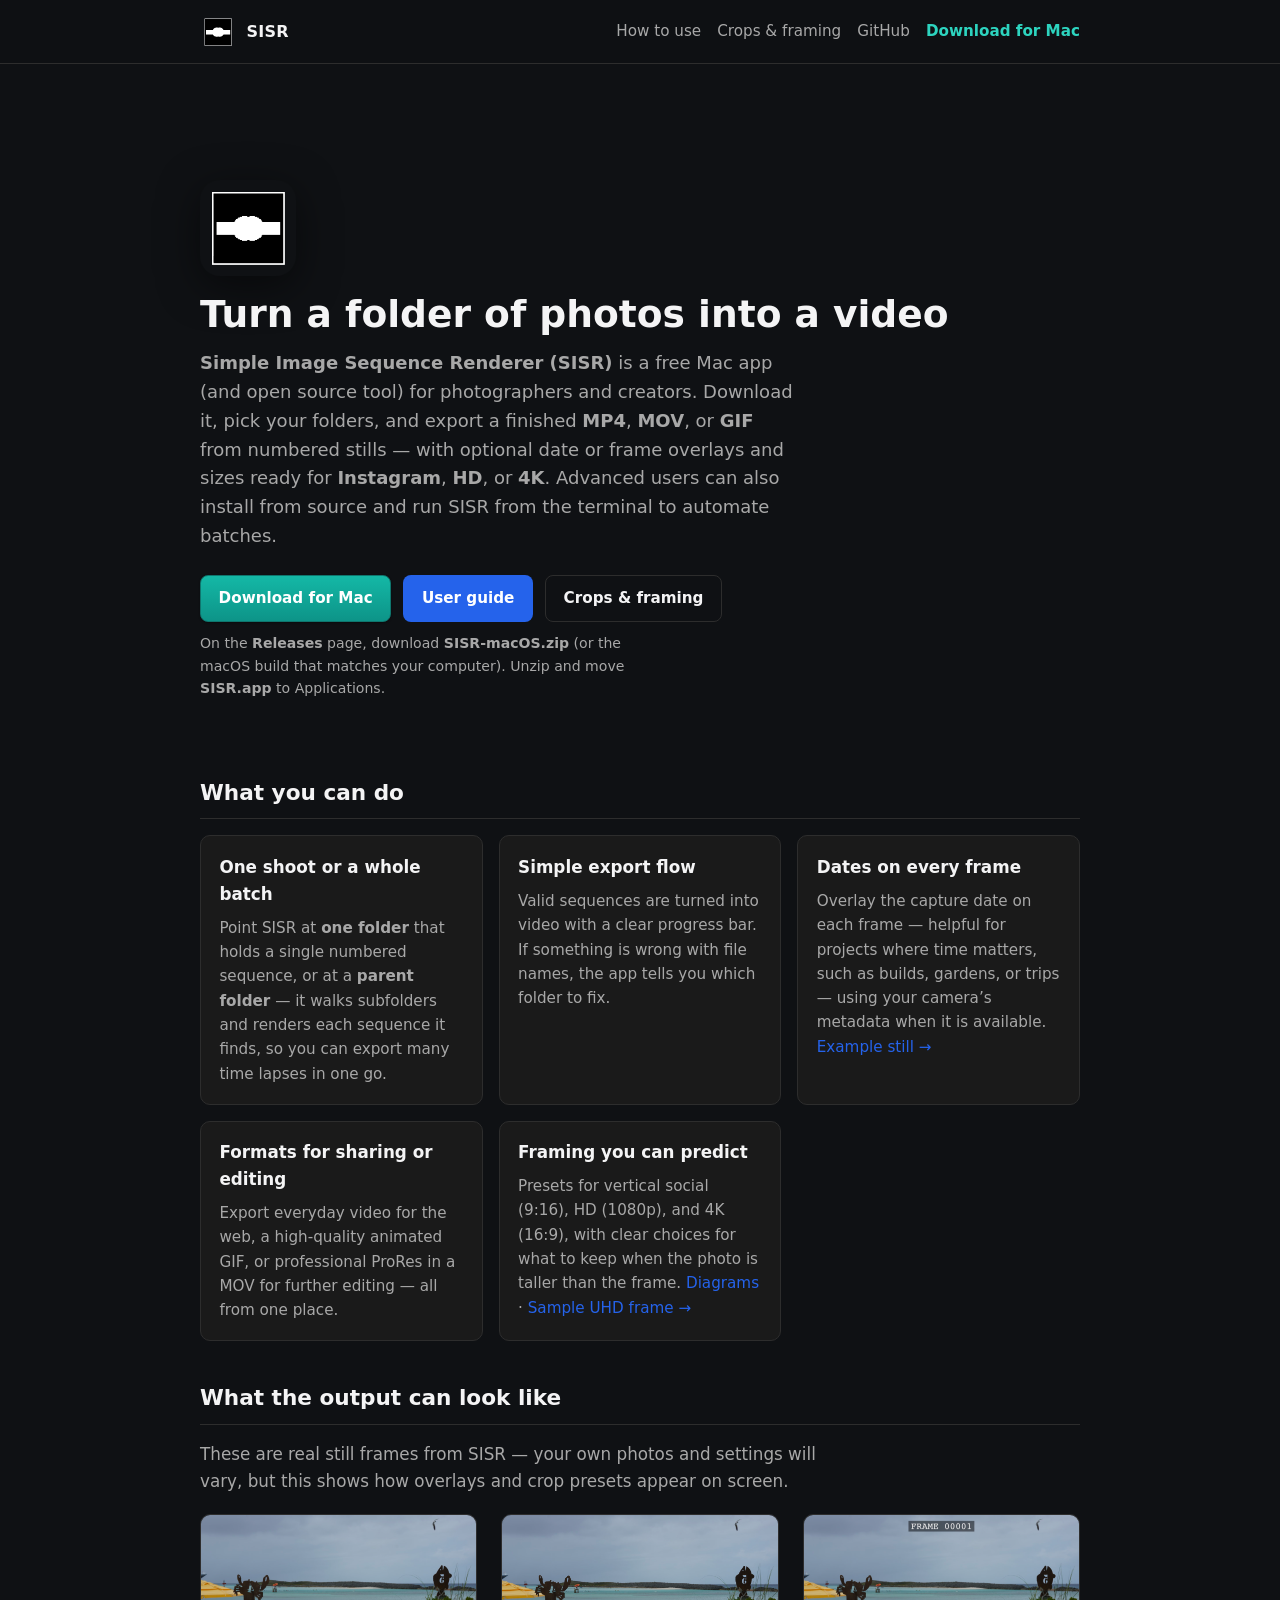
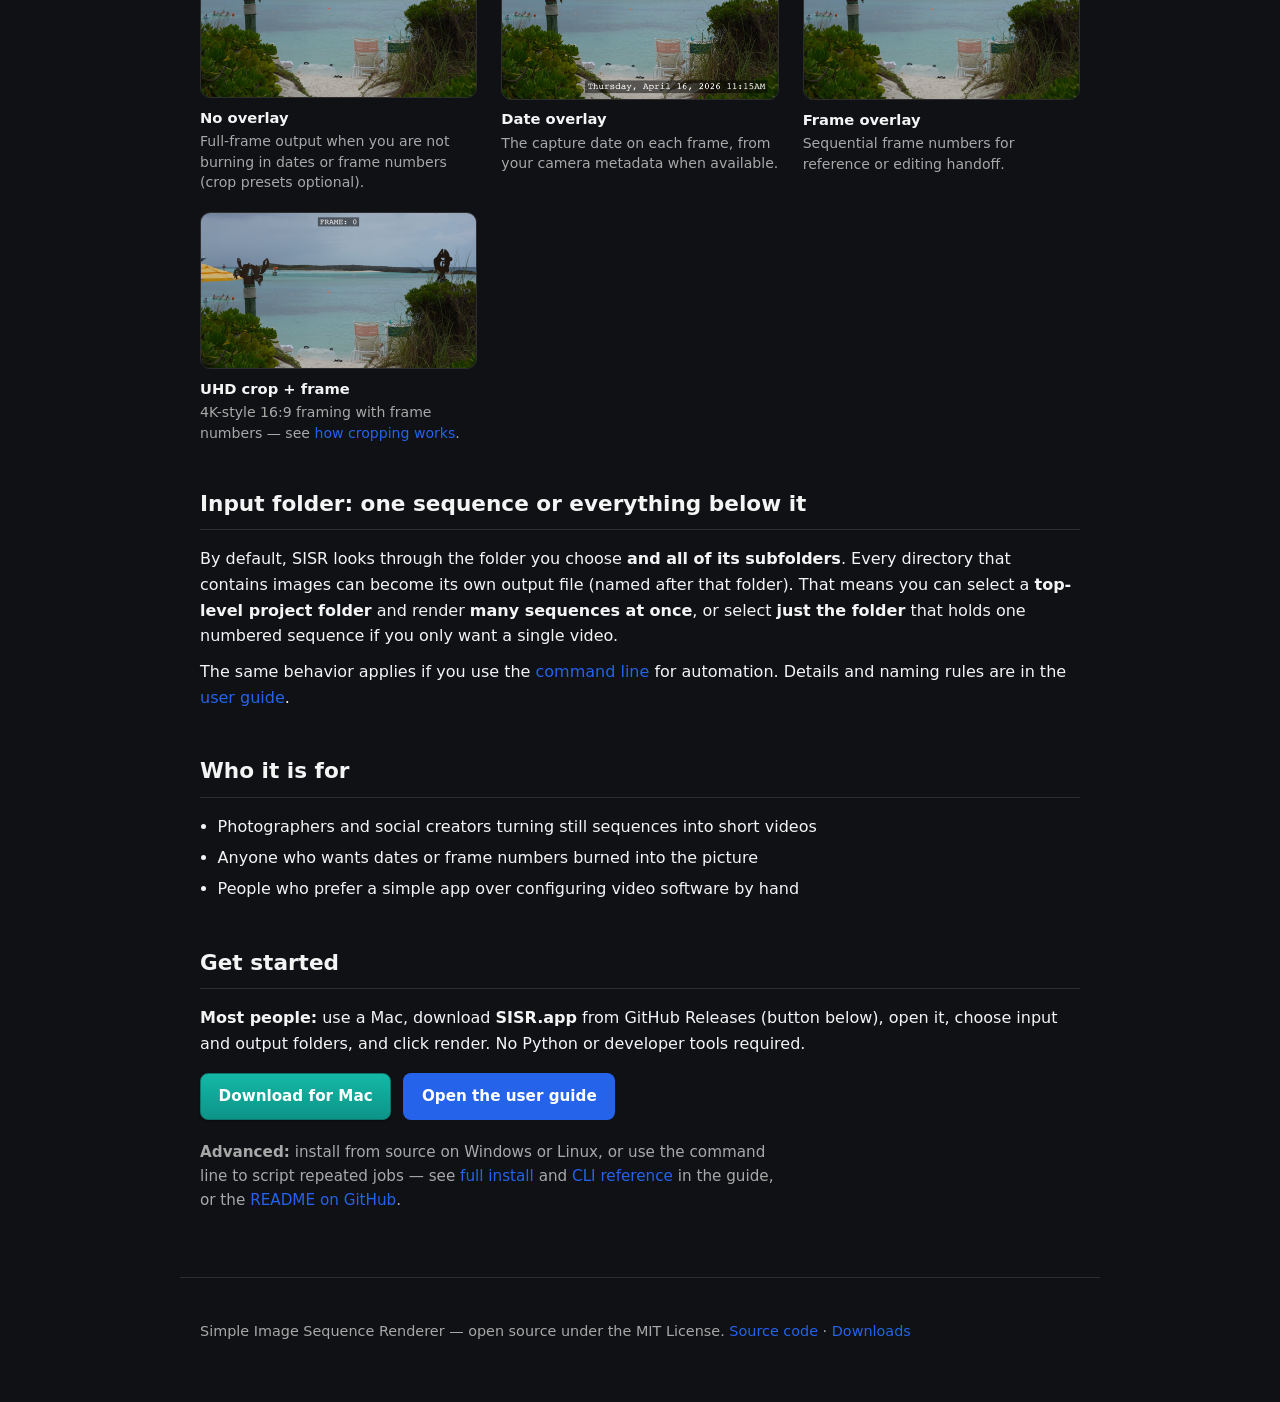
==== docs/index.html @ 2b3ae319 "Release version 0.4.1 Add marketing materials and update date overlay, use new runner for intel" ====
<!DOCTYPE html>
<html lang="en">
  <head>
    <meta charset="utf-8" />
    <meta name="viewport" content="width=device-width, initial-scale=1" />
    <title>SISR — Simple Image Sequence Renderer</title>
    <meta
      name="description"
      content="Free Mac app: turn numbered photos into MP4, MOV, or GIF. Point at one folder or a parent folder to batch many sequences. Advanced users can install from source and use the CLI."
    />
    <link rel="icon" type="image/png" sizes="32x32" href="assets/favicon-32.png" />
    <link rel="apple-touch-icon" href="assets/icon-128.png" />
    <link rel="stylesheet" href="assets/style.css" />
  </head>
  <body>
    <header class="site-header">
      <div class="site-header__inner">
        <a class="brand" href="index.html" aria-label="SISR home">
          <img
            class="brand__logo"
            src="assets/icon-128.png"
            width="36"
            height="36"
            alt=""
            decoding="async"
          />
          <span>SISR</span>
        </a>
        <nav class="nav" aria-label="Primary">
          <a href="guide.html">How to use</a>
          <a href="crops.html">Crops &amp; framing</a>
          <a href="https://github.com/timelapsetech/sisr">GitHub</a>
          <a class="nav__download" href="https://github.com/timelapsetech/sisr/releases">Download for Mac</a>
        </nav>
      </div>
    </header>

    <main>
      <section class="hero">
        <p class="hero__logo-wrap">
          <img
            class="hero__logo"
            src="assets/icon-128.png"
            width="96"
            height="96"
            alt=""
            decoding="async"
          />
        </p>
        <h1>Turn a folder of photos into a video</h1>
        <p class="lead">
          <strong>Simple Image Sequence Renderer (SISR)</strong> is a free Mac app (and open
          source tool) for photographers and creators. Download it, pick your folders, and
          export a finished <strong>MP4</strong>, <strong>MOV</strong>, or <strong>GIF</strong>
          from numbered stills — with optional date or frame overlays and sizes ready for
          <strong>Instagram</strong>, <strong>HD</strong>, or <strong>4K</strong>. Advanced
          users can also install from source and run SISR from the terminal to automate
          batches.
        </p>
        <div class="btn-row">
          <a
            class="btn btn--download"
            href="https://github.com/timelapsetech/sisr/releases"
            >Download for Mac</a>
          <a class="btn btn--primary" href="guide.html">User guide</a>
          <a class="btn btn--ghost" href="crops.html">Crops &amp; framing</a>
        </div>
        <p class="download-hint">
          On the <strong>Releases</strong> page, download <strong>SISR-macOS.zip</strong>
          (or the macOS build that matches your computer). Unzip and move
          <strong>SISR.app</strong> to Applications.
        </p>
      </section>

      <section>
        <h2>What you can do</h2>
        <div class="card-grid">
          <article class="card">
            <h3>One shoot or a whole batch</h3>
            <p>
              Point SISR at <strong>one folder</strong> that holds a single numbered sequence,
              or at a <strong>parent folder</strong> — it walks subfolders and renders each
              sequence it finds, so you can export many time lapses in one go.
            </p>
          </article>
          <article class="card">
            <h3>Simple export flow</h3>
            <p>
              Valid sequences are turned into video with a clear progress bar. If something is
              wrong with file names, the app tells you which folder to fix.
            </p>
          </article>
          <article class="card">
            <h3>Dates on every frame</h3>
            <p>
              Overlay the capture date on each frame — helpful for projects where time
              matters, such as builds, gardens, or trips — using your camera’s metadata when
              it is available.
              <a href="#samples">Example still →</a>
            </p>
          </article>
          <article class="card">
            <h3>Formats for sharing or editing</h3>
            <p>
              Export everyday video for the web, a high-quality animated GIF, or
              professional ProRes in a MOV for further editing — all from one place.
            </p>
          </article>
          <article class="card">
            <h3>Framing you can predict</h3>
            <p>
              Presets for vertical social (9:16), HD (1080p), and 4K (16:9), with clear
              choices for what to keep when the photo is taller than the frame.
              <a href="crops.html">Diagrams</a> ·
              <a href="#samples">Sample UHD frame →</a>
            </p>
          </article>
        </div>
      </section>

      <section id="samples" class="samples-showcase" aria-labelledby="samples-heading">
        <h2 id="samples-heading">What the output can look like</h2>
        <p class="samples-showcase__lead">
          These are real still frames from SISR — your own photos and settings will vary, but
          this shows how overlays and crop presets appear on screen.
        </p>
        <div class="sample-grid">
          <figure class="sample-figure">
            <img
              src="assets/samples/output-clean.png"
              alt="Landscape photograph as a video frame with no text overlay"
              width="1100"
              height="725"
              loading="lazy"
              decoding="async"
            />
            <figcaption>
              <strong>No overlay</strong>
              Full-frame output when you are not burning in dates or frame numbers (crop
              presets optional).
            </figcaption>
          </figure>
          <figure class="sample-figure">
            <img
              src="assets/samples/overlay-date.png"
              alt="Landscape photograph with a date stamp in the corner"
              width="1100"
              height="732"
              loading="lazy"
              decoding="async"
            />
            <figcaption>
              <strong>Date overlay</strong>
              The capture date on each frame, from your camera metadata when available.
            </figcaption>
          </figure>
          <figure class="sample-figure">
            <img
              src="assets/samples/overlay-frame.png"
              alt="Landscape photograph with a frame number in the corner"
              width="1100"
              height="733"
              loading="lazy"
              decoding="async"
            />
            <figcaption>
              <strong>Frame overlay</strong>
              Sequential frame numbers for reference or editing handoff.
            </figcaption>
          </figure>
          <figure class="sample-figure">
            <img
              src="assets/samples/crop-uhd-frame.png"
              alt="Wide landscape in 16:9 with a frame number overlay"
              width="1100"
              height="617"
              loading="lazy"
              decoding="async"
            />
            <figcaption>
              <strong>UHD crop + frame</strong>
              4K-style 16:9 framing with frame numbers — see
              <a href="crops.html">how cropping works</a>.
            </figcaption>
          </figure>
        </div>
      </section>

      <section>
        <h2>Input folder: one sequence or everything below it</h2>
        <p>
          By default, SISR looks through the folder you choose <strong>and all of its
          subfolders</strong>. Every directory that contains images can become its own output
          file (named after that folder). That means you can select a <strong>top-level
          project folder</strong> and render <strong>many sequences at once</strong>, or
          select <strong>just the folder</strong> that holds one numbered sequence if you
          only want a single video.
        </p>
        <p>
          The same behavior applies if you use the <a href="guide.html#cli">command line</a>
          for automation. Details and naming rules are in the
          <a href="guide.html#folders">user guide</a>.
        </p>
      </section>

      <section>
        <h2>Who it is for</h2>
        <ul>
          <li>Photographers and social creators turning still sequences into short videos</li>
          <li>Anyone who wants dates or frame numbers burned into the picture</li>
          <li>People who prefer a simple app over configuring video software by hand</li>
        </ul>
      </section>

      <section>
        <h2>Get started</h2>
        <p>
          <strong>Most people:</strong> use a Mac, download <strong>SISR.app</strong> from
          GitHub Releases (button below), open it, choose input and output folders, and
          click render. No Python or developer tools required.
        </p>
        <div class="download-inline">
          <a
            class="btn btn--download"
            href="https://github.com/timelapsetech/sisr/releases"
            >Download for Mac</a>
          <a class="btn btn--primary" href="guide.html">Open the user guide</a>
        </div>
        <p class="get-started-advanced">
          <strong>Advanced:</strong> install from source on Windows or Linux, or use the
          command line to script repeated jobs — see
          <a href="guide.html#advanced-install">full install</a> and
          <a href="guide.html#cli">CLI reference</a> in the guide, or the
          <a href="https://github.com/timelapsetech/sisr#readme">README on GitHub</a>.
        </p>
      </section>
    </main>

    <footer class="site-footer">
      <p>
        Simple Image Sequence Renderer — open source under the MIT License.
        <a href="https://github.com/timelapsetech/sisr">Source code</a>
        ·
        <a href="https://github.com/timelapsetech/sisr/releases">Downloads</a>
      </p>
    </footer>
  </body>
</html>
---- docs/assets/style.css ----
/* SISR GitHub Pages — aligns with app GUI accents */
:root {
  --bg: #0f1114;
  --surface: #1a1a1a;
  --border: #2d2d2d;
  --text: #f4f4f5;
  --muted: #a8a8a8;
  --accent: #2563eb;
  --accent-dim: #1d4ed8;
  --danger: #f87171;
  --ok: #34d399;
  --font: "Segoe UI", system-ui, -apple-system, sans-serif;
  --mono: ui-monospace, "Cascadia Code", "SF Mono", Menlo, monospace;
  --radius: 10px;
  --max: 920px;
}

*,
*::before,
*::after {
  box-sizing: border-box;
}

html {
  scroll-behavior: smooth;
}

body {
  margin: 0;
  font-family: var(--font);
  background: var(--bg);
  color: var(--text);
  line-height: 1.6;
}

a {
  color: var(--accent);
  text-decoration: none;
}

a:hover {
  text-decoration: underline;
}

.site-header {
  position: sticky;
  top: 0;
  z-index: 50;
  background: rgba(15, 17, 20, 0.92);
  backdrop-filter: blur(10px);
  border-bottom: 1px solid var(--border);
}

.site-header__inner {
  max-width: var(--max);
  margin: 0 auto;
  padding: 0.85rem 1.25rem;
  display: flex;
  align-items: center;
  justify-content: space-between;
  gap: 1rem;
}

.brand {
  display: flex;
  align-items: center;
  gap: 0.65rem;
  font-weight: 700;
  letter-spacing: 0.02em;
  color: var(--text);
  text-decoration: none;
}

.brand:hover {
  text-decoration: none;
  color: var(--text);
}

.brand__logo {
  width: 36px;
  height: 36px;
  border-radius: 8px;
  display: block;
  flex-shrink: 0;
  object-fit: cover;
}

.hero__logo-wrap {
  margin: 0 0 1rem;
}

.hero__logo {
  width: 96px;
  height: 96px;
  border-radius: 20px;
  display: block;
  box-shadow: 0 10px 40px rgba(0, 0, 0, 0.5);
}

.nav {
  display: flex;
  flex-wrap: wrap;
  gap: 0.5rem 1rem;
  font-size: 0.95rem;
}

.nav a {
  color: var(--muted);
}

.nav a:hover {
  color: var(--text);
}

.nav a.nav__download {
  color: #2dd4bf;
  font-weight: 600;
}

.nav a.nav__download:hover {
  color: #5eead4;
}

main {
  max-width: var(--max);
  margin: 0 auto;
  padding: 2rem 1.25rem 4rem;
}

.hero {
  padding: 2.5rem 0 2rem;
}

.hero h1 {
  font-size: clamp(1.75rem, 4vw, 2.35rem);
  line-height: 1.2;
  margin: 0 0 0.75rem;
  font-weight: 800;
}

.lead {
  font-size: 1.125rem;
  color: var(--muted);
  max-width: 52ch;
  margin: 0 0 1.5rem;
}

.btn-row {
  display: flex;
  flex-wrap: wrap;
  gap: 0.75rem;
  align-items: center;
}

.download-hint {
  margin: 0.65rem 0 0;
  font-size: 0.88rem;
  color: var(--muted);
  max-width: 52ch;
}

.get-started-advanced {
  margin: 1.25rem 0 0;
  font-size: 0.95rem;
  color: var(--muted);
  max-width: 60ch;
}

.download-inline {
  margin: 1rem 0 0;
  display: flex;
  flex-wrap: wrap;
  gap: 0.75rem;
  align-items: center;
}

.download-inline .download-hint {
  margin: 0;
  flex: 1;
  min-width: min(100%, 16rem);
}

.btn {
  display: inline-flex;
  align-items: center;
  justify-content: center;
  padding: 0.65rem 1.1rem;
  border-radius: 8px;
  font-weight: 600;
  font-size: 0.95rem;
  border: 1px solid transparent;
  cursor: pointer;
  text-decoration: none;
}

.btn:hover {
  text-decoration: none;
}

.btn--primary {
  background: var(--accent);
  color: #fff;
}

.btn--primary:hover {
  background: var(--accent-dim);
  color: #fff;
}

.btn--download {
  background: linear-gradient(180deg, #14b8a6 0%, #0d9488 100%);
  color: #fff;
  border-color: #0f766e;
  box-shadow: 0 1px 2px rgba(0, 0, 0, 0.35);
}

.btn--download:hover {
  background: linear-gradient(180deg, #2dd4bf 0%, #14b8a6 100%);
  color: #fff;
}

.btn--ghost {
  background: transparent;
  border-color: var(--border);
  color: var(--text);
}

.btn--ghost:hover {
  border-color: var(--accent);
  color: var(--text);
}

section {
  margin-top: 2.75rem;
}

section h2 {
  font-size: 1.35rem;
  margin: 0 0 1rem;
  padding-bottom: 0.5rem;
  border-bottom: 1px solid var(--border);
}

section h3 {
  font-size: 1.1rem;
  margin: 1.5rem 0 0.5rem;
}

p {
  margin: 0.65rem 0;
}

ul {
  margin: 0.5rem 0 0.5rem 1.1rem;
  padding: 0;
}

li {
  margin: 0.35rem 0;
}

.card-grid {
  display: grid;
  gap: 1rem;
  grid-template-columns: repeat(auto-fit, minmax(240px, 1fr));
}

.card {
  background: var(--surface);
  border: 1px solid var(--border);
  border-radius: var(--radius);
  padding: 1.1rem 1.15rem;
}

.card h3 {
  margin-top: 0;
  font-size: 1.05rem;
}

.card p {
  color: var(--muted);
  font-size: 0.95rem;
  margin: 0.5rem 0 0;
}

.callout {
  border-left: 4px solid var(--accent);
  background: var(--surface);
  padding: 0.85rem 1rem;
  border-radius: 0 var(--radius) var(--radius) 0;
  margin: 1rem 0;
  color: var(--muted);
  font-size: 0.95rem;
}

.callout strong {
  color: var(--text);
}

table {
  width: 100%;
  border-collapse: collapse;
  font-size: 0.92rem;
  margin: 1rem 0;
}

th,
td {
  border: 1px solid var(--border);
  padding: 0.55rem 0.65rem;
  text-align: left;
  vertical-align: top;
}

th {
  background: var(--surface);
  color: var(--muted);
  font-weight: 600;
}

code,
kbd {
  font-family: var(--mono);
  font-size: 0.88em;
  background: #111827;
  padding: 0.12em 0.35em;
  border-radius: 4px;
  border: 1px solid var(--border);
}

pre {
  background: #111827;
  border: 1px solid var(--border);
  border-radius: var(--radius);
  padding: 1rem;
  overflow-x: auto;
  font-size: 0.85rem;
  line-height: 1.45;
}

pre code {
  border: 0;
  padding: 0;
  background: transparent;
}

.figure {
  margin: 1.25rem 0;
  padding: 1rem;
  background: var(--surface);
  border: 1px solid var(--border);
  border-radius: var(--radius);
}

.figure__title {
  font-weight: 700;
  margin: 0 0 0.75rem;
  font-size: 1rem;
}

.figure__caption {
  margin: 0.75rem 0 0;
  font-size: 0.9rem;
  color: var(--muted);
}

.figure__intro {
  margin: 0 0 1rem;
  font-size: 0.95rem;
  color: var(--muted);
}

.diagram-row {
  display: grid;
  gap: 1rem;
  grid-template-columns: repeat(auto-fit, minmax(200px, 1fr));
  align-items: start;
}

.diagram-box {
  text-align: center;
}

.diagram-box svg {
  max-width: 100%;
  height: auto;
  display: block;
  margin: 0 auto;
}

.diagram-label {
  font-size: 0.82rem;
  color: var(--muted);
  margin-top: 0.5rem;
}

.app-map {
  font-size: 0.8rem;
  color: var(--muted);
  display: inline-block;
  margin-top: 0.2rem;
  line-height: 1.45;
}

.badge {
  display: inline-block;
  font-size: 0.72rem;
  font-weight: 700;
  text-transform: uppercase;
  letter-spacing: 0.06em;
  padding: 0.2rem 0.45rem;
  border-radius: 4px;
  background: #1e3a5f;
  color: #93c5fd;
  vertical-align: middle;
}

/* Sample output screenshots (marketing / guide) */
.samples-showcase {
  margin-top: 2.5rem;
}

.samples-showcase__lead {
  color: var(--muted);
  font-size: 1.05rem;
  max-width: 62ch;
  margin: 0 0 1.25rem;
}

.sample-grid {
  display: grid;
  gap: 1.25rem 1.5rem;
  grid-template-columns: repeat(auto-fit, minmax(240px, 1fr));
  align-items: start;
}

.sample-figure {
  margin: 0;
  padding: 0;
}

.sample-figure img {
  width: 100%;
  height: auto;
  display: block;
  border-radius: var(--radius);
  border: 1px solid var(--border);
  background: #111827;
}

.sample-figure figcaption {
  margin: 0.55rem 0 0;
  font-size: 0.88rem;
  color: var(--muted);
  line-height: 1.45;
}

.sample-figure figcaption strong {
  color: var(--text);
  display: block;
  font-size: 0.92rem;
  margin-bottom: 0.2rem;
}

.sample-grid--compact {
  grid-template-columns: repeat(auto-fit, minmax(200px, 1fr));
  max-width: 100%;
}

.sample-realshot {
  margin-top: 1.5rem;
}

.site-footer {
  max-width: var(--max);
  margin: 0 auto;
  padding: 2rem 1.25rem 3rem;
  border-top: 1px solid var(--border);
  color: var(--muted);
  font-size: 0.9rem;
}

@media (max-width: 520px) {
  .site-header__inner {
    flex-direction: column;
    align-items: flex-start;
  }
}
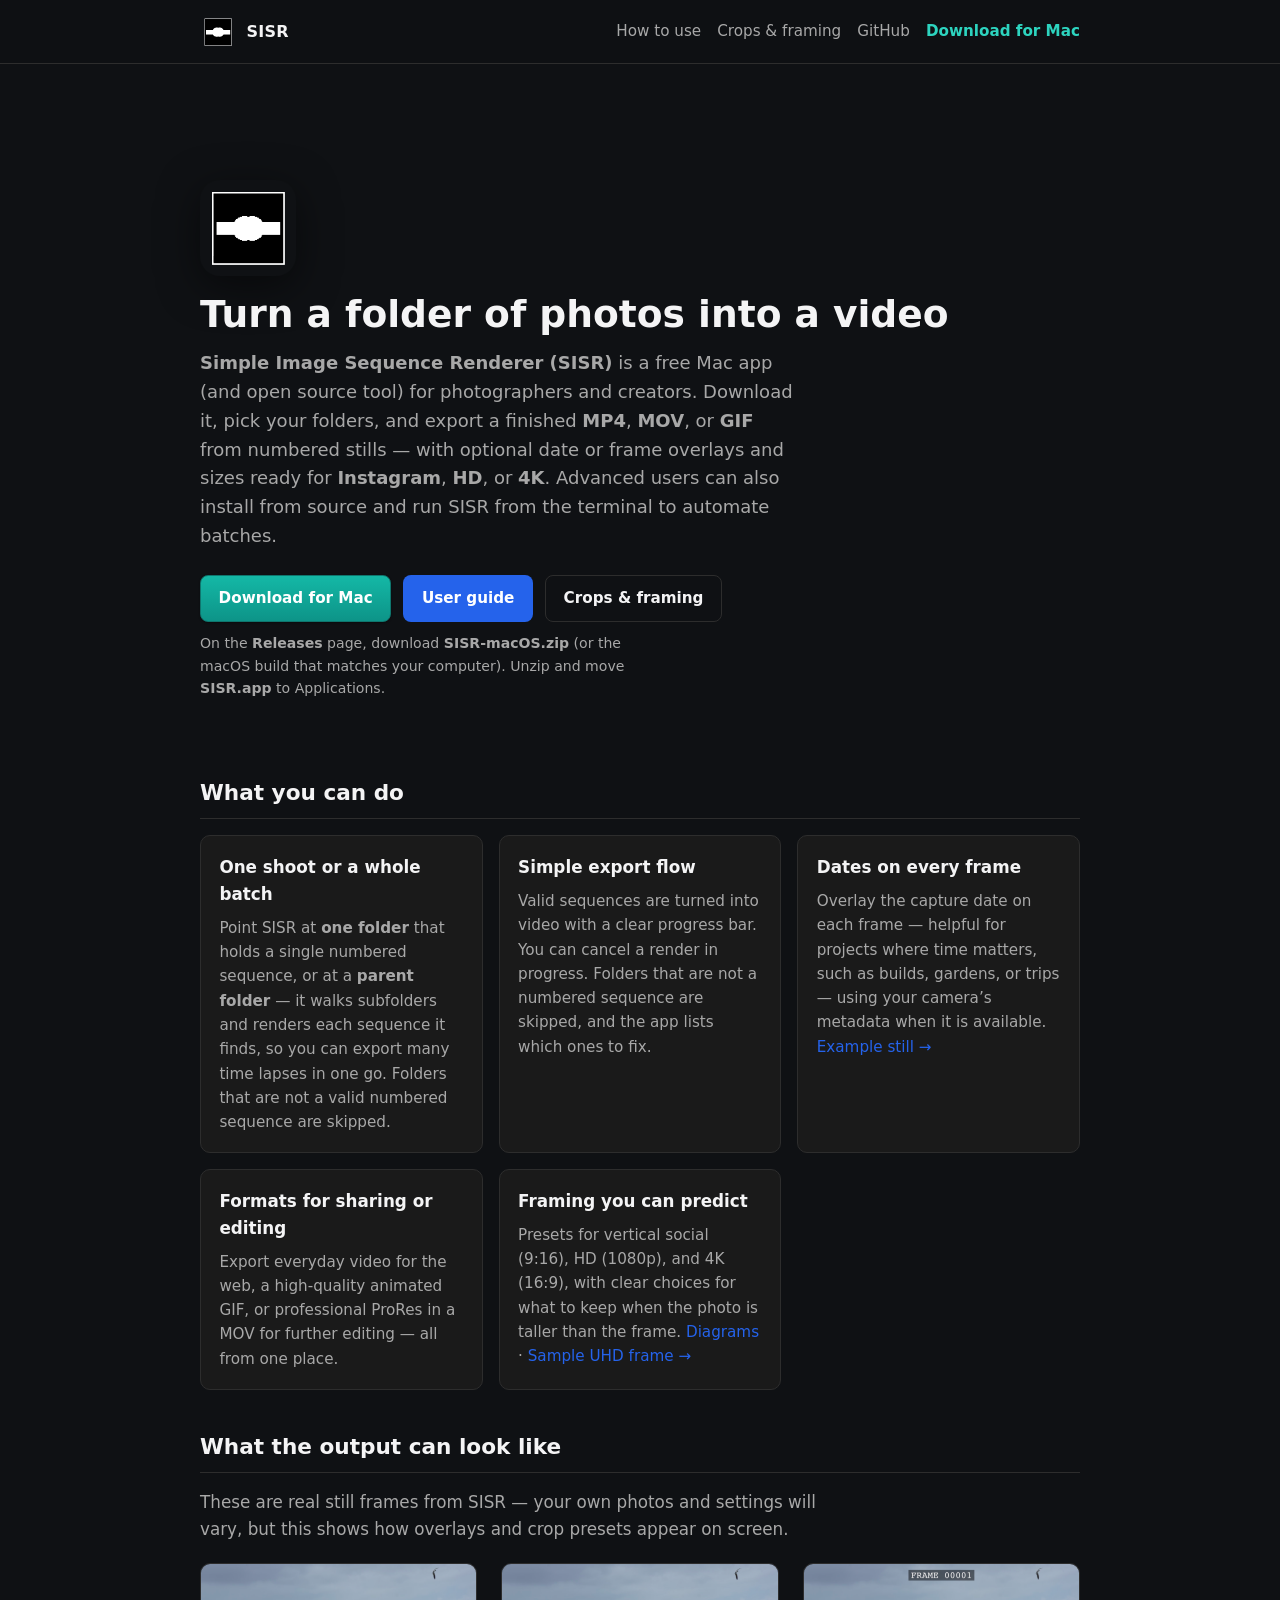
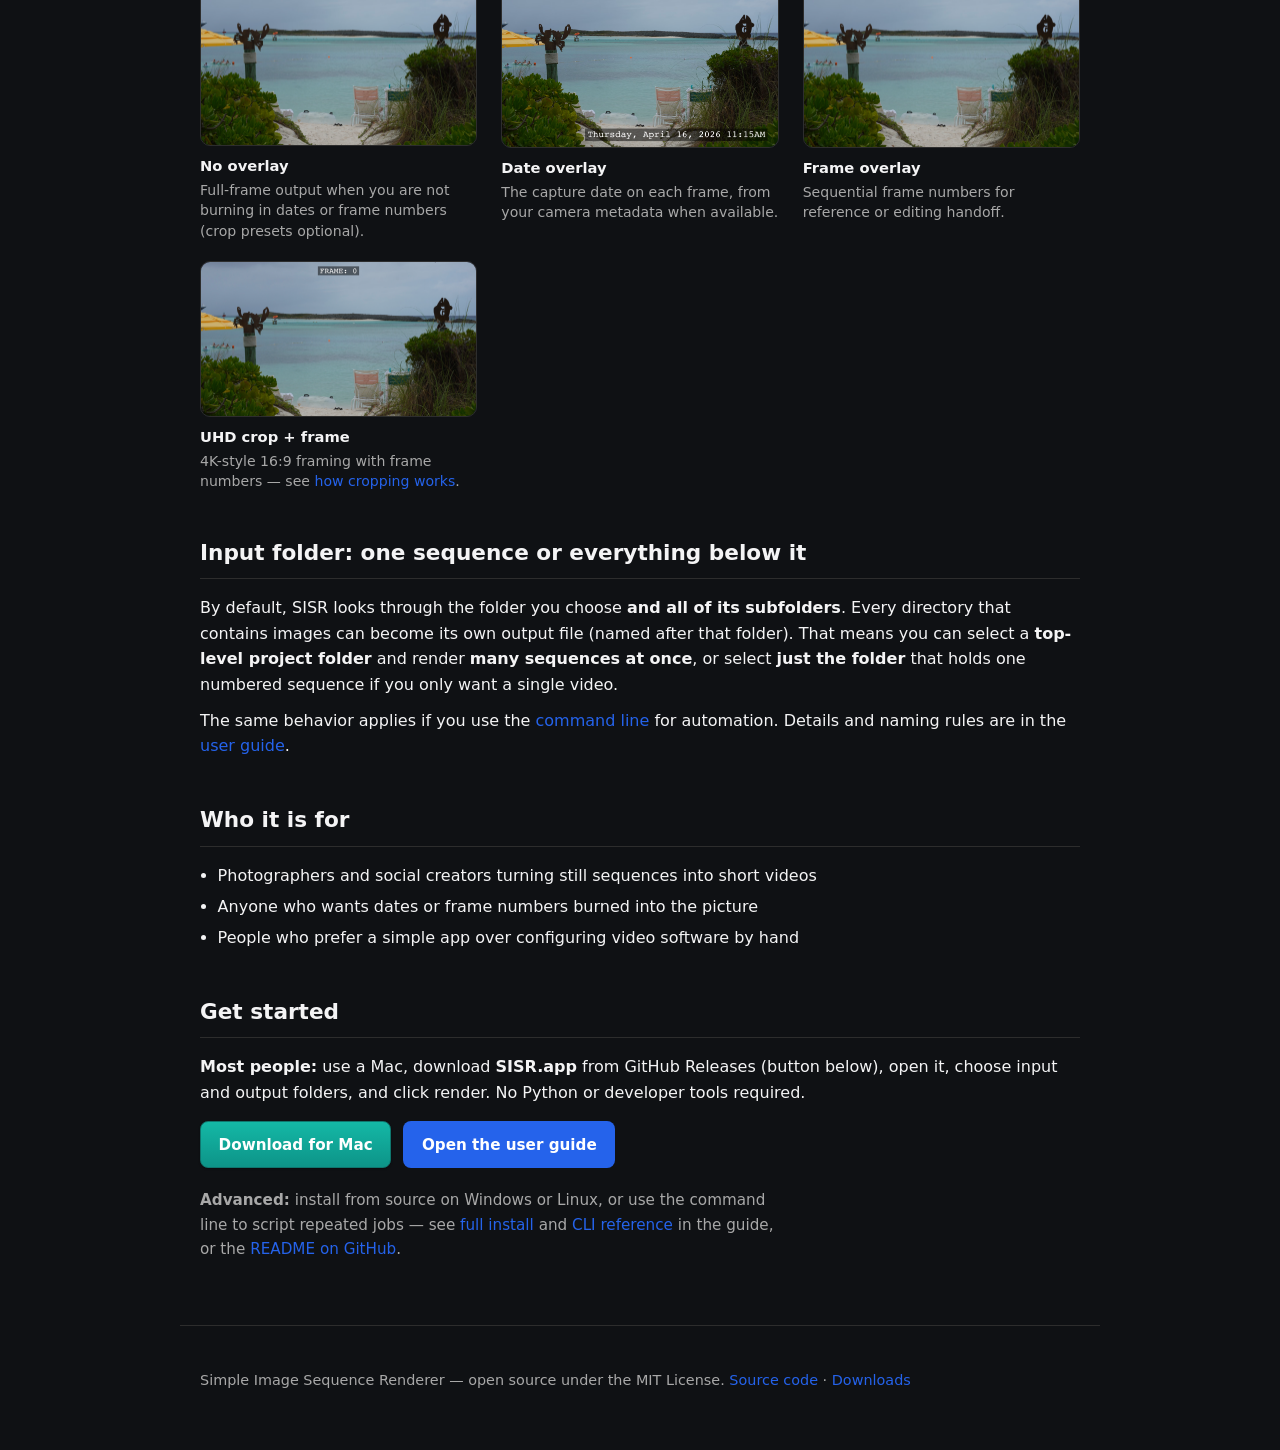
==== commit 7d3d6351: "Release version 0.5.0" ====
--- a/docs/index.html
+++ b/docs/index.html
@@ -80,14 +80,16 @@
             <p>
               Point SISR at <strong>one folder</strong> that holds a single numbered sequence,
               or at a <strong>parent folder</strong> — it walks subfolders and renders each
-              sequence it finds, so you can export many time lapses in one go.
+              sequence it finds, so you can export many time lapses in one go. Folders that
+              are not a valid numbered sequence are skipped.
             </p>
           </article>
           <article class="card">
             <h3>Simple export flow</h3>
             <p>
-              Valid sequences are turned into video with a clear progress bar. If something is
-              wrong with file names, the app tells you which folder to fix.
+              Valid sequences are turned into video with a clear progress bar. You can cancel
+              a render in progress. Folders that are not a numbered sequence are skipped, and
+              the app lists which ones to fix.
             </p>
           </article>
           <article class="card">
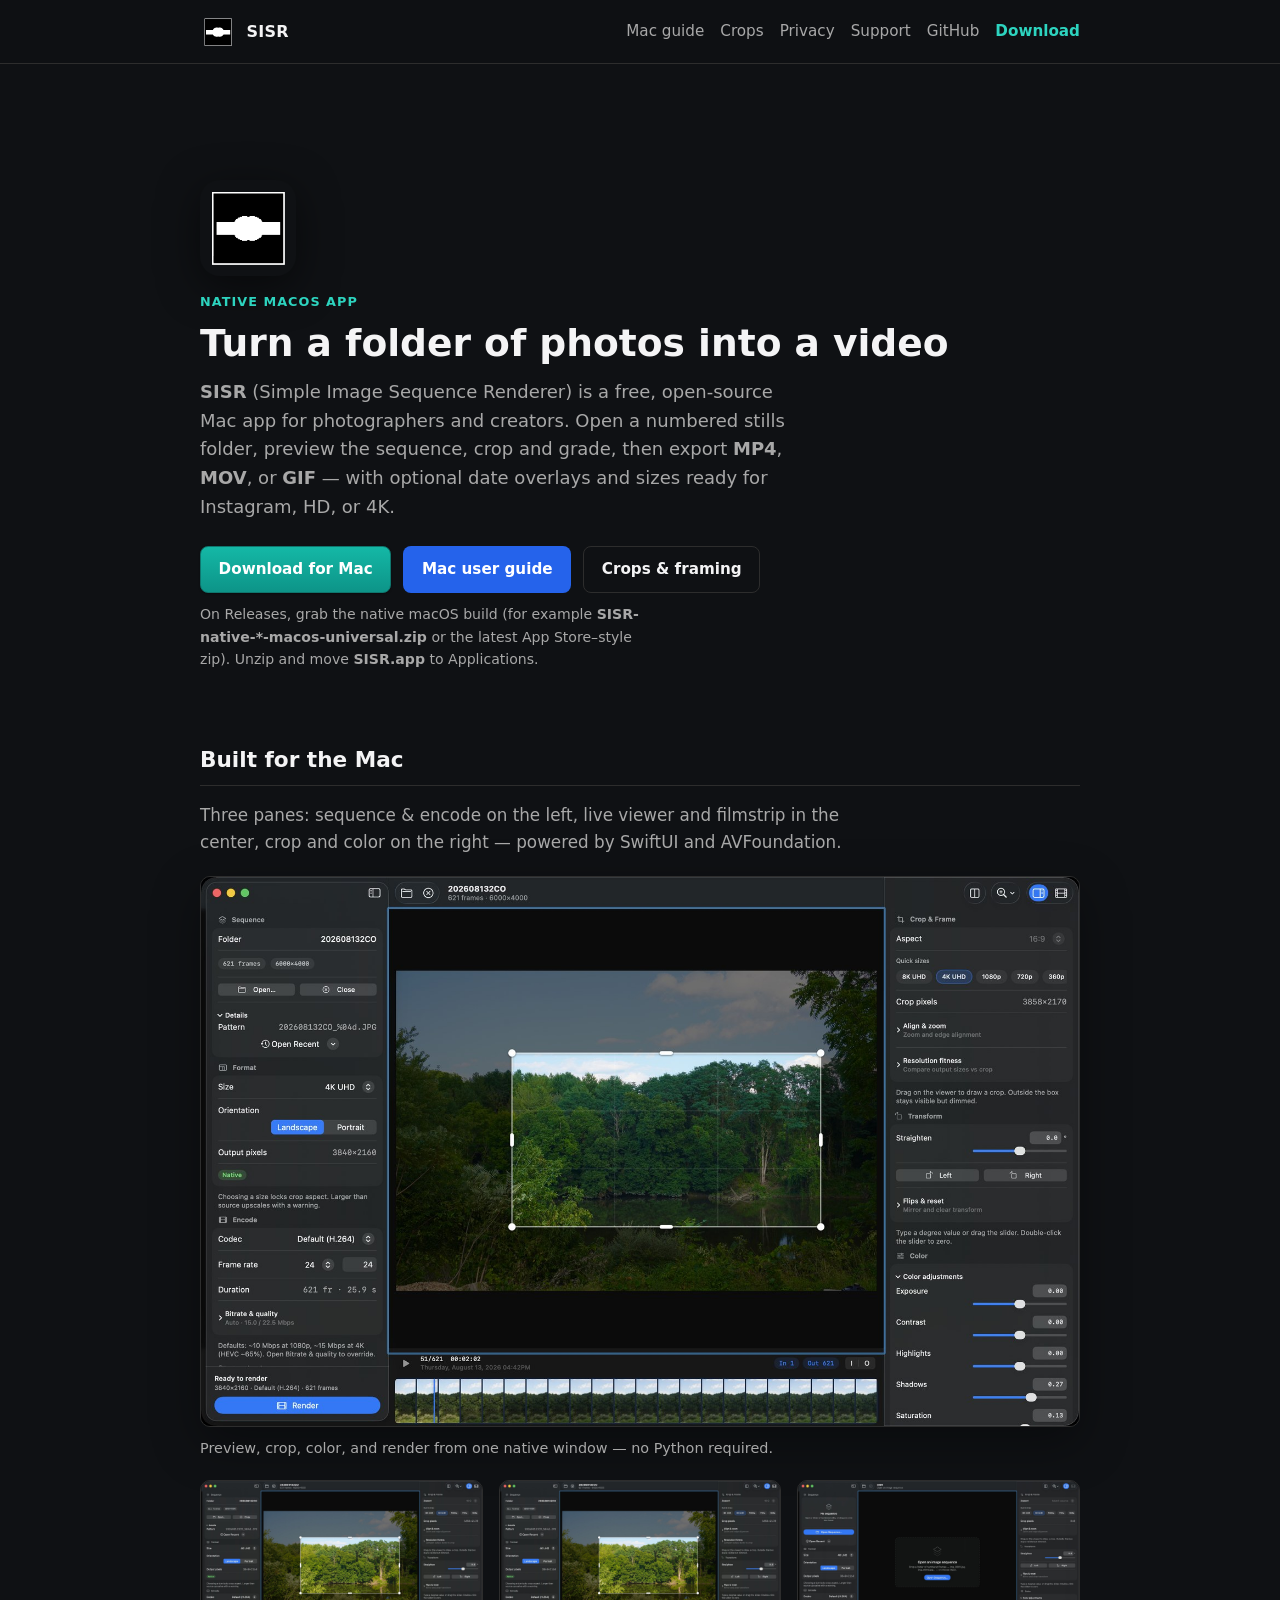
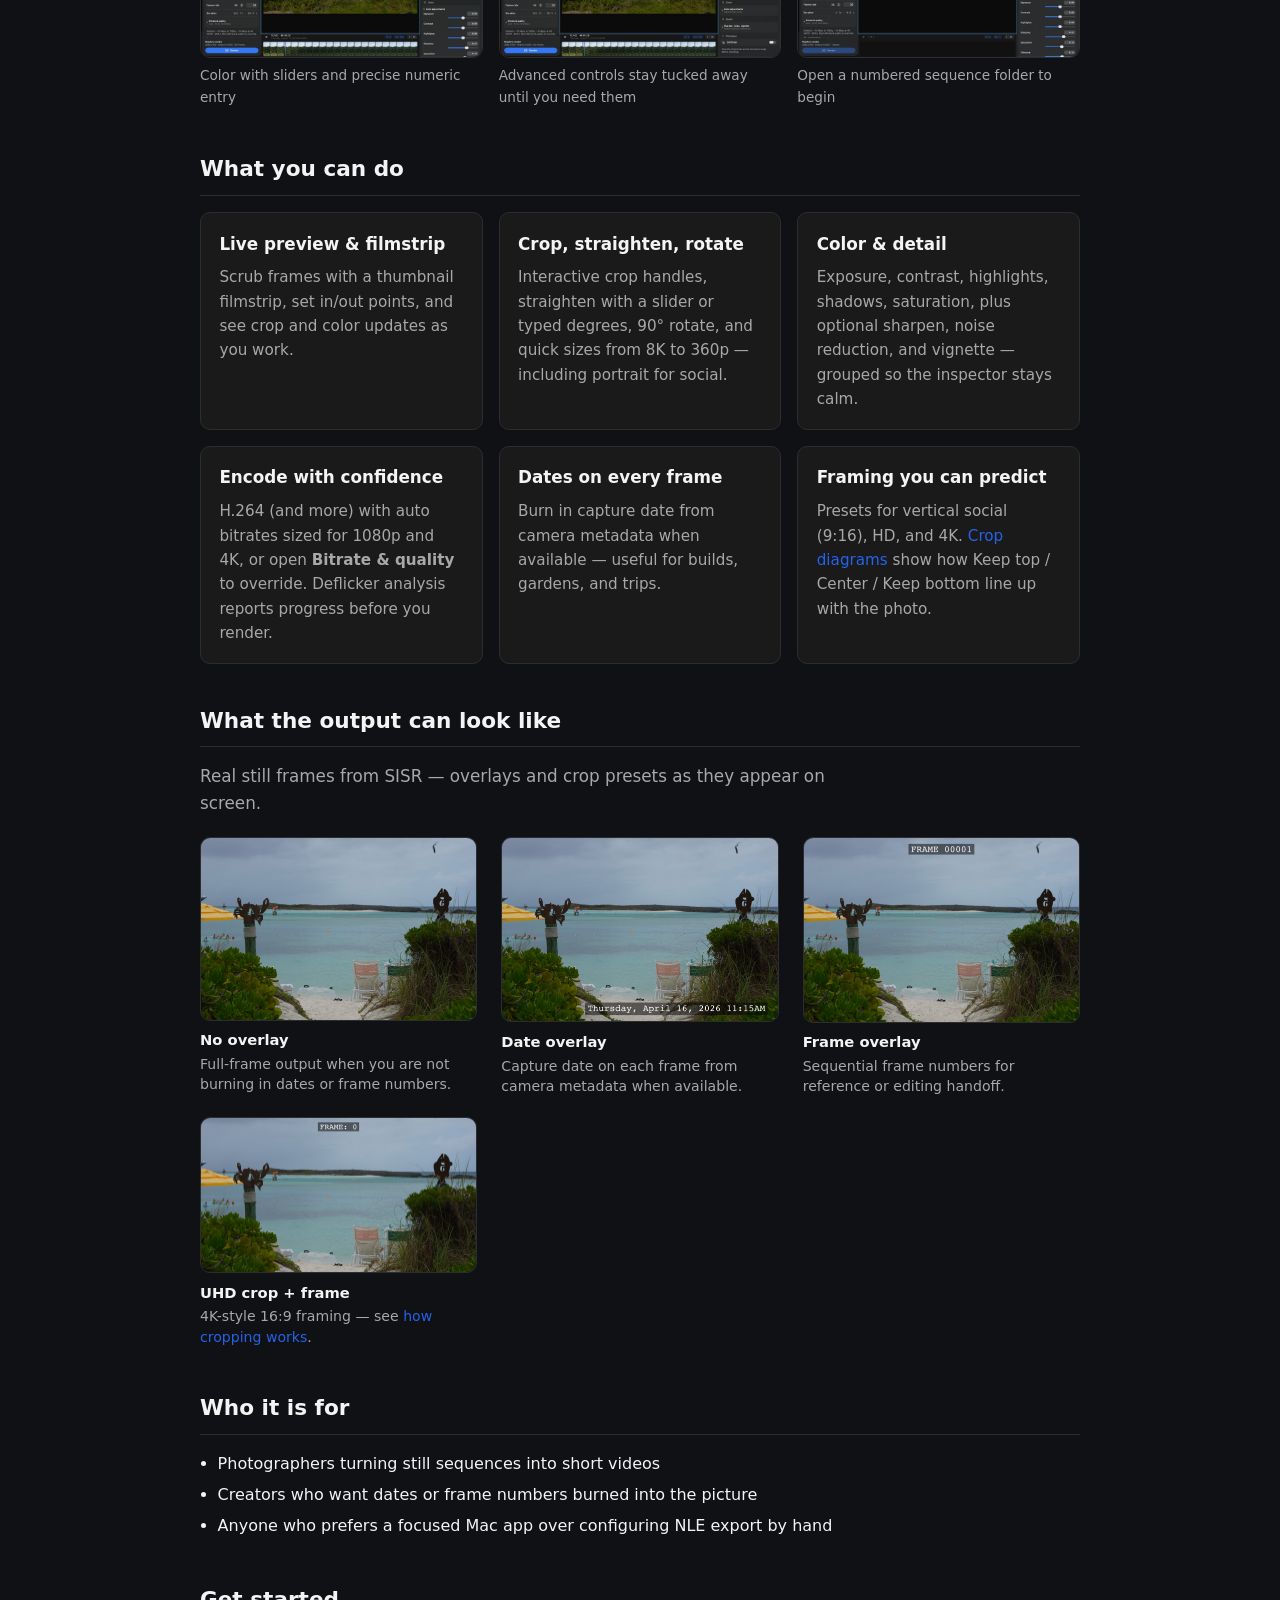
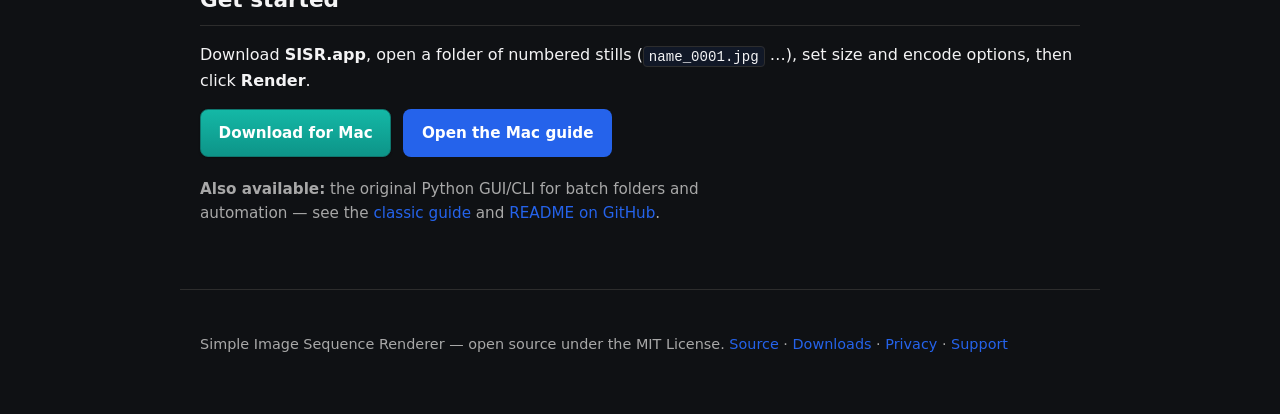
==== commit f7c4ca15: "Updated 1.0.1 with mac docs" ====
--- a/docs/index.html
+++ b/docs/index.html
@@ -3,10 +3,10 @@
   <head>
     <meta charset="utf-8" />
     <meta name="viewport" content="width=device-width, initial-scale=1" />
-    <title>SISR — Simple Image Sequence Renderer</title>
+    <title>SISR — Simple Image Sequence Renderer for Mac</title>
     <meta
       name="description"
-      content="Free Mac app: turn numbered photos into MP4, MOV, or GIF. Point at one folder or a parent folder to batch many sequences. Advanced users can install from source and use the CLI."
+      content="Native Mac app to turn numbered photo sequences into MP4, MOV, or GIF. Preview, crop, color, and encode with AVFoundation — free and open source."
     />
     <link rel="icon" type="image/png" sizes="32x32" href="assets/favicon-32.png" />
     <link rel="apple-touch-icon" href="assets/icon-128.png" />
@@ -27,10 +27,14 @@
           <span>SISR</span>
         </a>
         <nav class="nav" aria-label="Primary">
-          <a href="guide.html">How to use</a>
-          <a href="crops.html">Crops &amp; framing</a>
+          <a href="macos-guide.html">Mac guide</a>
+          <a href="crops.html">Crops</a>
+          <a href="privacy.html">Privacy</a>
+          <a href="support.html">Support</a>
           <a href="https://github.com/timelapsetech/sisr">GitHub</a>
-          <a class="nav__download" href="https://github.com/timelapsetech/sisr/releases">Download for Mac</a>
+          <a class="nav__download" href="https://github.com/timelapsetech/sisr/releases"
+            >Download</a
+          >
         </nav>
       </div>
     </header>
@@ -47,74 +51,131 @@
             decoding="async"
           />
         </p>
+        <p class="eyebrow">Native macOS app</p>
         <h1>Turn a folder of photos into a video</h1>
         <p class="lead">
-          <strong>Simple Image Sequence Renderer (SISR)</strong> is a free Mac app (and open
-          source tool) for photographers and creators. Download it, pick your folders, and
-          export a finished <strong>MP4</strong>, <strong>MOV</strong>, or <strong>GIF</strong>
-          from numbered stills — with optional date or frame overlays and sizes ready for
-          <strong>Instagram</strong>, <strong>HD</strong>, or <strong>4K</strong>. Advanced
-          users can also install from source and run SISR from the terminal to automate
-          batches.
+          <strong>SISR</strong> (Simple Image Sequence Renderer) is a free, open-source Mac
+          app for photographers and creators. Open a numbered stills folder, preview the
+          sequence, crop and grade, then export <strong>MP4</strong>, <strong>MOV</strong>,
+          or <strong>GIF</strong> — with optional date overlays and sizes ready for
+          Instagram, HD, or 4K.
         </p>
         <div class="btn-row">
           <a
             class="btn btn--download"
             href="https://github.com/timelapsetech/sisr/releases"
-            >Download for Mac</a>
-          <a class="btn btn--primary" href="guide.html">User guide</a>
+            >Download for Mac</a
+          >
+          <a class="btn btn--primary" href="macos-guide.html">Mac user guide</a>
           <a class="btn btn--ghost" href="crops.html">Crops &amp; framing</a>
         </div>
         <p class="download-hint">
-          On the <strong>Releases</strong> page, download <strong>SISR-macOS.zip</strong>
-          (or the macOS build that matches your computer). Unzip and move
-          <strong>SISR.app</strong> to Applications.
-        </p>
+          On Releases, grab the native macOS build (for example
+          <strong>SISR-native-*-macos-universal.zip</strong> or the latest App Store–style
+          zip). Unzip and move <strong>SISR.app</strong> to Applications.
+        </p>
+      </section>
+
+      <section class="shot-showcase" aria-labelledby="ui-heading">
+        <h2 id="ui-heading">Built for the Mac</h2>
+        <p class="samples-showcase__lead">
+          Three panes: sequence &amp; encode on the left, live viewer and filmstrip in the
+          center, crop and color on the right — powered by SwiftUI and AVFoundation.
+        </p>
+        <figure class="shot-hero">
+          <img
+            src="assets/screenshots/web-01-workspace.jpg"
+            alt="SISR main window with sequence settings, crop overlay, and color adjustments"
+            width="1600"
+            height="1000"
+            decoding="async"
+          />
+          <figcaption>
+            Preview, crop, color, and render from one native window — no Python required.
+          </figcaption>
+        </figure>
+        <div class="shot-grid">
+          <figure class="shot-card">
+            <img
+              src="assets/screenshots/web-03-color.jpg"
+              alt="Color adjustments with sliders and numeric fields"
+              width="800"
+              height="500"
+              loading="lazy"
+              decoding="async"
+            />
+            <figcaption>Color with sliders and precise numeric entry</figcaption>
+          </figure>
+          <figure class="shot-card">
+            <img
+              src="assets/screenshots/web-05-controls.jpg"
+              alt="Progressive disclosure keeps advanced controls collapsed"
+              width="800"
+              height="500"
+              loading="lazy"
+              decoding="async"
+            />
+            <figcaption>Advanced controls stay tucked away until you need them</figcaption>
+          </figure>
+          <figure class="shot-card">
+            <img
+              src="assets/screenshots/web-04-empty.jpg"
+              alt="Empty state prompting to open a sequence"
+              width="800"
+              height="500"
+              loading="lazy"
+              decoding="async"
+            />
+            <figcaption>Open a numbered sequence folder to begin</figcaption>
+          </figure>
+        </div>
       </section>
 
       <section>
         <h2>What you can do</h2>
         <div class="card-grid">
           <article class="card">
-            <h3>One shoot or a whole batch</h3>
-            <p>
-              Point SISR at <strong>one folder</strong> that holds a single numbered sequence,
-              or at a <strong>parent folder</strong> — it walks subfolders and renders each
-              sequence it finds, so you can export many time lapses in one go. Folders that
-              are not a valid numbered sequence are skipped.
-            </p>
-          </article>
-          <article class="card">
-            <h3>Simple export flow</h3>
-            <p>
-              Valid sequences are turned into video with a clear progress bar. You can cancel
-              a render in progress. Folders that are not a numbered sequence are skipped, and
-              the app lists which ones to fix.
+            <h3>Live preview &amp; filmstrip</h3>
+            <p>
+              Scrub frames with a thumbnail filmstrip, set in/out points, and see crop and
+              color updates as you work.
+            </p>
+          </article>
+          <article class="card">
+            <h3>Crop, straighten, rotate</h3>
+            <p>
+              Interactive crop handles, straighten with a slider or typed degrees, 90°
+              rotate, and quick sizes from 8K to 360p — including portrait for social.
+            </p>
+          </article>
+          <article class="card">
+            <h3>Color &amp; detail</h3>
+            <p>
+              Exposure, contrast, highlights, shadows, saturation, plus optional sharpen,
+              noise reduction, and vignette — grouped so the inspector stays calm.
+            </p>
+          </article>
+          <article class="card">
+            <h3>Encode with confidence</h3>
+            <p>
+              H.264 (and more) with auto bitrates sized for 1080p and 4K, or open
+              <strong>Bitrate &amp; quality</strong> to override. Deflicker analysis reports
+              progress before you render.
             </p>
           </article>
           <article class="card">
             <h3>Dates on every frame</h3>
             <p>
-              Overlay the capture date on each frame — helpful for projects where time
-              matters, such as builds, gardens, or trips — using your camera’s metadata when
-              it is available.
-              <a href="#samples">Example still →</a>
-            </p>
-          </article>
-          <article class="card">
-            <h3>Formats for sharing or editing</h3>
-            <p>
-              Export everyday video for the web, a high-quality animated GIF, or
-              professional ProRes in a MOV for further editing — all from one place.
+              Burn in capture date from camera metadata when available — useful for builds,
+              gardens, and trips.
             </p>
           </article>
           <article class="card">
             <h3>Framing you can predict</h3>
             <p>
-              Presets for vertical social (9:16), HD (1080p), and 4K (16:9), with clear
-              choices for what to keep when the photo is taller than the frame.
-              <a href="crops.html">Diagrams</a> ·
-              <a href="#samples">Sample UHD frame →</a>
+              Presets for vertical social (9:16), HD, and 4K.
+              <a href="crops.html">Crop diagrams</a> show how Keep top / Center / Keep bottom
+              line up with the photo.
             </p>
           </article>
         </div>
@@ -123,8 +184,7 @@
       <section id="samples" class="samples-showcase" aria-labelledby="samples-heading">
         <h2 id="samples-heading">What the output can look like</h2>
         <p class="samples-showcase__lead">
-          These are real still frames from SISR — your own photos and settings will vary, but
-          this shows how overlays and crop presets appear on screen.
+          Real still frames from SISR — overlays and crop presets as they appear on screen.
         </p>
         <div class="sample-grid">
           <figure class="sample-figure">
@@ -138,8 +198,7 @@
             />
             <figcaption>
               <strong>No overlay</strong>
-              Full-frame output when you are not burning in dates or frame numbers (crop
-              presets optional).
+              Full-frame output when you are not burning in dates or frame numbers.
             </figcaption>
           </figure>
           <figure class="sample-figure">
@@ -153,7 +212,7 @@
             />
             <figcaption>
               <strong>Date overlay</strong>
-              The capture date on each frame, from your camera metadata when available.
+              Capture date on each frame from camera metadata when available.
             </figcaption>
           </figure>
           <figure class="sample-figure">
@@ -181,58 +240,39 @@
             />
             <figcaption>
               <strong>UHD crop + frame</strong>
-              4K-style 16:9 framing with frame numbers — see
-              <a href="crops.html">how cropping works</a>.
-            </figcaption>
-          </figure>
-        </div>
-      </section>
-
-      <section>
-        <h2>Input folder: one sequence or everything below it</h2>
-        <p>
-          By default, SISR looks through the folder you choose <strong>and all of its
-          subfolders</strong>. Every directory that contains images can become its own output
-          file (named after that folder). That means you can select a <strong>top-level
-          project folder</strong> and render <strong>many sequences at once</strong>, or
-          select <strong>just the folder</strong> that holds one numbered sequence if you
-          only want a single video.
-        </p>
-        <p>
-          The same behavior applies if you use the <a href="guide.html#cli">command line</a>
-          for automation. Details and naming rules are in the
-          <a href="guide.html#folders">user guide</a>.
-        </p>
+              4K-style 16:9 framing — see <a href="crops.html">how cropping works</a>.
+            </figcaption>
+          </figure>
+        </div>
       </section>
 
       <section>
         <h2>Who it is for</h2>
         <ul>
-          <li>Photographers and social creators turning still sequences into short videos</li>
-          <li>Anyone who wants dates or frame numbers burned into the picture</li>
-          <li>People who prefer a simple app over configuring video software by hand</li>
+          <li>Photographers turning still sequences into short videos</li>
+          <li>Creators who want dates or frame numbers burned into the picture</li>
+          <li>Anyone who prefers a focused Mac app over configuring NLE export by hand</li>
         </ul>
       </section>
 
       <section>
         <h2>Get started</h2>
         <p>
-          <strong>Most people:</strong> use a Mac, download <strong>SISR.app</strong> from
-          GitHub Releases (button below), open it, choose input and output folders, and
-          click render. No Python or developer tools required.
+          Download <strong>SISR.app</strong>, open a folder of numbered stills
+          (<code>name_0001.jpg</code> …), set size and encode options, then click
+          <strong>Render</strong>.
         </p>
         <div class="download-inline">
           <a
             class="btn btn--download"
             href="https://github.com/timelapsetech/sisr/releases"
-            >Download for Mac</a>
-          <a class="btn btn--primary" href="guide.html">Open the user guide</a>
+            >Download for Mac</a
+          >
+          <a class="btn btn--primary" href="macos-guide.html">Open the Mac guide</a>
         </div>
         <p class="get-started-advanced">
-          <strong>Advanced:</strong> install from source on Windows or Linux, or use the
-          command line to script repeated jobs — see
-          <a href="guide.html#advanced-install">full install</a> and
-          <a href="guide.html#cli">CLI reference</a> in the guide, or the
+          <strong>Also available:</strong> the original Python GUI/CLI for batch folders and
+          automation — see the <a href="guide.html">classic guide</a> and
           <a href="https://github.com/timelapsetech/sisr#readme">README on GitHub</a>.
         </p>
       </section>
@@ -241,9 +281,13 @@
     <footer class="site-footer">
       <p>
         Simple Image Sequence Renderer — open source under the MIT License.
-        <a href="https://github.com/timelapsetech/sisr">Source code</a>
+        <a href="https://github.com/timelapsetech/sisr">Source</a>
         ·
         <a href="https://github.com/timelapsetech/sisr/releases">Downloads</a>
+        ·
+        <a href="privacy.html">Privacy</a>
+        ·
+        <a href="support.html">Support</a>
       </p>
     </footer>
   </body>
--- a/docs/assets/style.css
+++ b/docs/assets/style.css
@@ -13,6 +13,7 @@
   --mono: ui-monospace, "Cascadia Code", "SF Mono", Menlo, monospace;
   --radius: 10px;
   --max: 920px;
+  --max-wide: 1100px;
 }
 
 *,
@@ -480,6 +481,83 @@
   font-size: 0.9rem;
 }
 
+.eyebrow {
+  margin: 0 0 0.5rem;
+  font-size: 0.8rem;
+  font-weight: 700;
+  letter-spacing: 0.08em;
+  text-transform: uppercase;
+  color: #2dd4bf;
+}
+
+.shot-showcase {
+  margin-top: 2.5rem;
+}
+
+.shot-hero {
+  margin: 0 0 1.25rem;
+  padding: 0;
+}
+
+.shot-hero--inline {
+  margin: 1.5rem 0;
+}
+
+.shot-hero img {
+  width: 100%;
+  height: auto;
+  display: block;
+  border-radius: var(--radius);
+  border: 1px solid var(--border);
+  background: #111827;
+  box-shadow: 0 16px 48px rgba(0, 0, 0, 0.35);
+}
+
+.shot-hero figcaption {
+  margin: 0.65rem 0 0;
+  font-size: 0.9rem;
+  color: var(--muted);
+}
+
+.shot-grid {
+  display: grid;
+  gap: 1rem;
+  grid-template-columns: repeat(auto-fit, minmax(220px, 1fr));
+}
+
+.shot-card {
+  margin: 0;
+}
+
+.shot-card img {
+  width: 100%;
+  height: auto;
+  display: block;
+  border-radius: var(--radius);
+  border: 1px solid var(--border);
+  background: #111827;
+}
+
+.shot-card figcaption {
+  margin: 0.45rem 0 0;
+  font-size: 0.85rem;
+  color: var(--muted);
+}
+
+.steps {
+  margin: 0.5rem 0 0.5rem 1.25rem;
+  padding: 0;
+}
+
+.steps li {
+  margin: 0.5rem 0;
+}
+
+.nav a[aria-current="page"] {
+  color: var(--text);
+  font-weight: 600;
+}
+
 @media (max-width: 520px) {
   .site-header__inner {
     flex-direction: column;
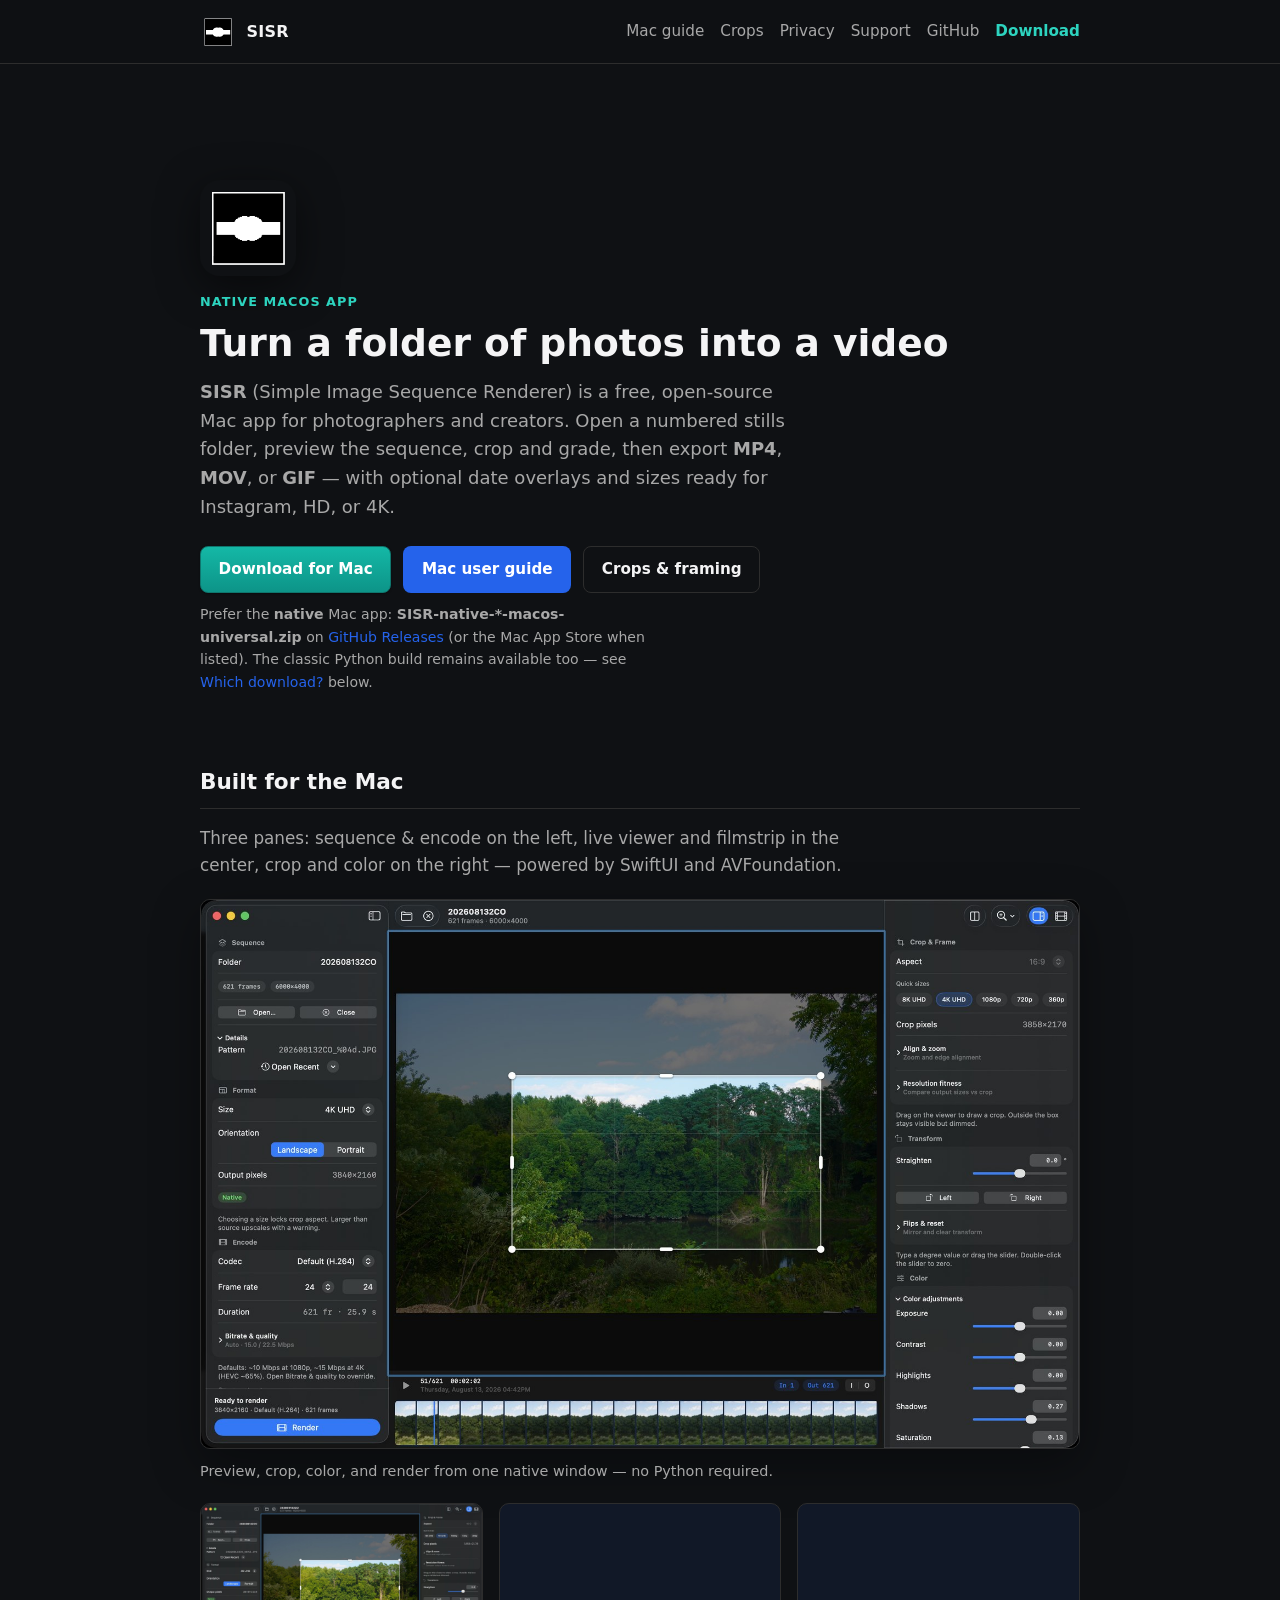
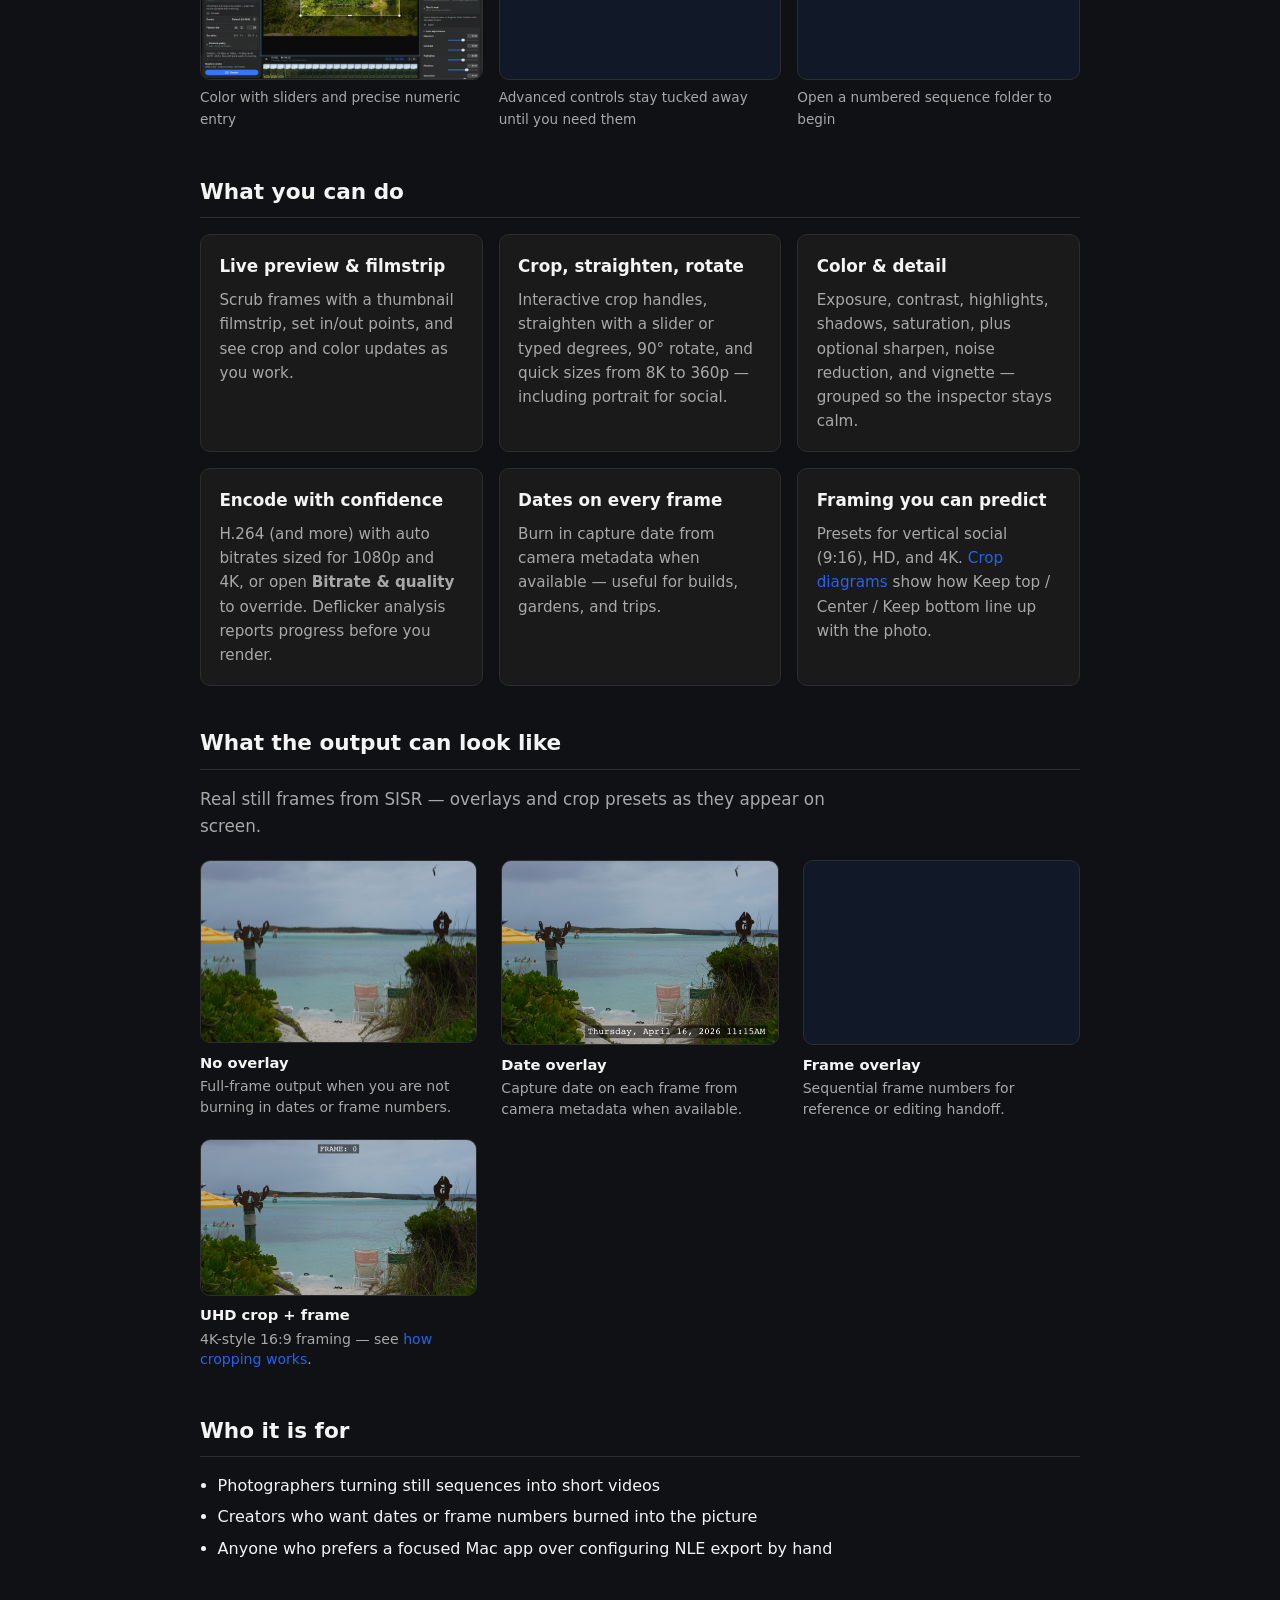
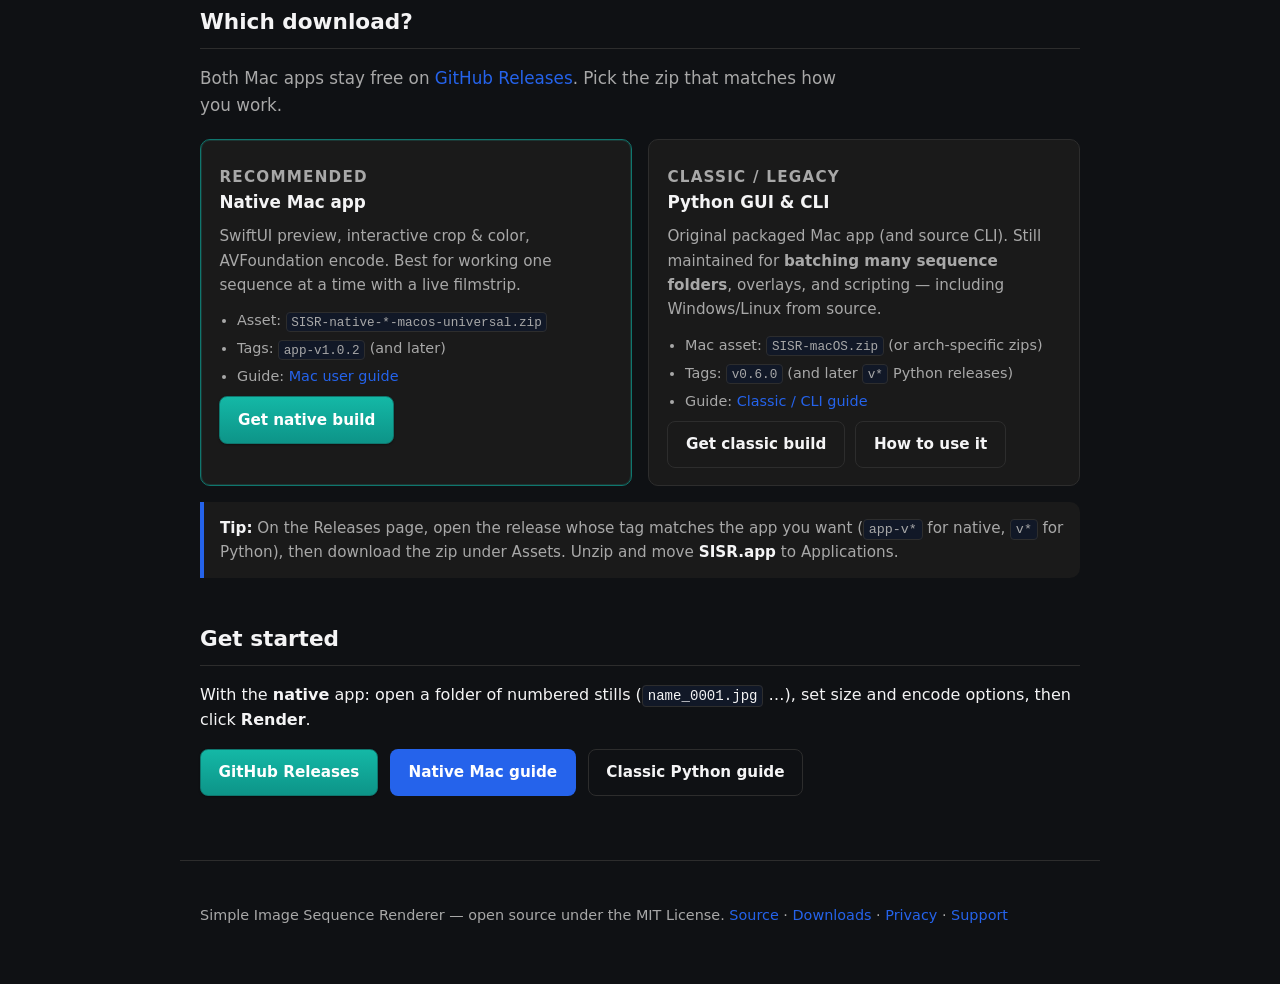
==== commit 577ec0fa: "App store release prep for version 1.0.2" ====
--- a/docs/index.html
+++ b/docs/index.html
@@ -70,9 +70,11 @@
           <a class="btn btn--ghost" href="crops.html">Crops &amp; framing</a>
         </div>
         <p class="download-hint">
-          On Releases, grab the native macOS build (for example
-          <strong>SISR-native-*-macos-universal.zip</strong> or the latest App Store–style
-          zip). Unzip and move <strong>SISR.app</strong> to Applications.
+          Prefer the <strong>native</strong> Mac app:
+          <strong>SISR-native-*-macos-universal.zip</strong> on
+          <a href="https://github.com/timelapsetech/sisr/releases">GitHub Releases</a>
+          (or the Mac App Store when listed). The classic Python build remains available
+          too — see <a href="#downloads">Which download?</a> below.
         </p>
       </section>
 
@@ -255,10 +257,69 @@
         </ul>
       </section>
 
+      <section id="downloads">
+        <h2>Which download?</h2>
+        <p class="samples-showcase__lead">
+          Both Mac apps stay free on
+          <a href="https://github.com/timelapsetech/sisr/releases">GitHub Releases</a>.
+          Pick the zip that matches how you work.
+        </p>
+        <div class="card-grid">
+          <article class="card card--accent">
+            <p class="card__eyebrow">Recommended</p>
+            <h3>Native Mac app</h3>
+            <p>
+              SwiftUI preview, interactive crop &amp; color, AVFoundation encode. Best for
+              working one sequence at a time with a live filmstrip.
+            </p>
+            <ul class="card__list">
+              <li>Asset: <code>SISR-native-*-macos-universal.zip</code></li>
+              <li>Tags: <code>app-v1.0.2</code> (and later)</li>
+              <li>Guide: <a href="macos-guide.html">Mac user guide</a></li>
+            </ul>
+            <p class="card__actions">
+              <a
+                class="btn btn--download"
+                href="https://github.com/timelapsetech/sisr/releases"
+                >Get native build</a
+              >
+            </p>
+          </article>
+          <article class="card">
+            <p class="card__eyebrow">Classic / legacy</p>
+            <h3>Python GUI &amp; CLI</h3>
+            <p>
+              Original packaged Mac app (and source CLI). Still maintained for
+              <strong>batching many sequence folders</strong>, overlays, and scripting —
+              including Windows/Linux from source.
+            </p>
+            <ul class="card__list">
+              <li>Mac asset: <code>SISR-macOS.zip</code> (or arch-specific zips)</li>
+              <li>Tags: <code>v0.6.0</code> (and later <code>v*</code> Python releases)</li>
+              <li>Guide: <a href="guide.html">Classic / CLI guide</a></li>
+            </ul>
+            <p class="card__actions">
+              <a
+                class="btn btn--ghost"
+                href="https://github.com/timelapsetech/sisr/releases"
+                >Get classic build</a
+              >
+              <a class="btn btn--ghost" href="guide.html">How to use it</a>
+            </p>
+          </article>
+        </div>
+        <p class="callout">
+          <strong>Tip:</strong> On the Releases page, open the release whose tag matches the
+          app you want (<code>app-v*</code> for native, <code>v*</code> for Python), then
+          download the zip under Assets. Unzip and move <strong>SISR.app</strong> to
+          Applications.
+        </p>
+      </section>
+
       <section>
         <h2>Get started</h2>
         <p>
-          Download <strong>SISR.app</strong>, open a folder of numbered stills
+          With the <strong>native</strong> app: open a folder of numbered stills
           (<code>name_0001.jpg</code> …), set size and encode options, then click
           <strong>Render</strong>.
         </p>
@@ -266,15 +327,11 @@
           <a
             class="btn btn--download"
             href="https://github.com/timelapsetech/sisr/releases"
-            >Download for Mac</a
+            >GitHub Releases</a
           >
-          <a class="btn btn--primary" href="macos-guide.html">Open the Mac guide</a>
-        </div>
-        <p class="get-started-advanced">
-          <strong>Also available:</strong> the original Python GUI/CLI for batch folders and
-          automation — see the <a href="guide.html">classic guide</a> and
-          <a href="https://github.com/timelapsetech/sisr#readme">README on GitHub</a>.
-        </p>
+          <a class="btn btn--primary" href="macos-guide.html">Native Mac guide</a>
+          <a class="btn btn--ghost" href="guide.html">Classic Python guide</a>
+        </div>
       </section>
     </main>
 
--- a/docs/assets/style.css
+++ b/docs/assets/style.css
@@ -284,6 +284,38 @@
   margin: 0.5rem 0 0;
 }
 
+.card--accent {
+  border-color: #0f766e;
+  box-shadow: inset 0 0 0 1px rgba(45, 212, 191, 0.15);
+}
+
+.card__eyebrow {
+  margin: 0 0 0.35rem;
+  font-size: 0.72rem;
+  font-weight: 700;
+  letter-spacing: 0.08em;
+  text-transform: uppercase;
+  color: #2dd4bf;
+}
+
+.card__list {
+  margin: 0.75rem 0 0 1.1rem;
+  padding: 0;
+  color: var(--muted);
+  font-size: 0.9rem;
+}
+
+.card__list li {
+  margin: 0.3rem 0;
+}
+
+.card__actions {
+  margin: 1rem 0 0;
+  display: flex;
+  flex-wrap: wrap;
+  gap: 0.65rem;
+}
+
 .callout {
   border-left: 4px solid var(--accent);
   background: var(--surface);
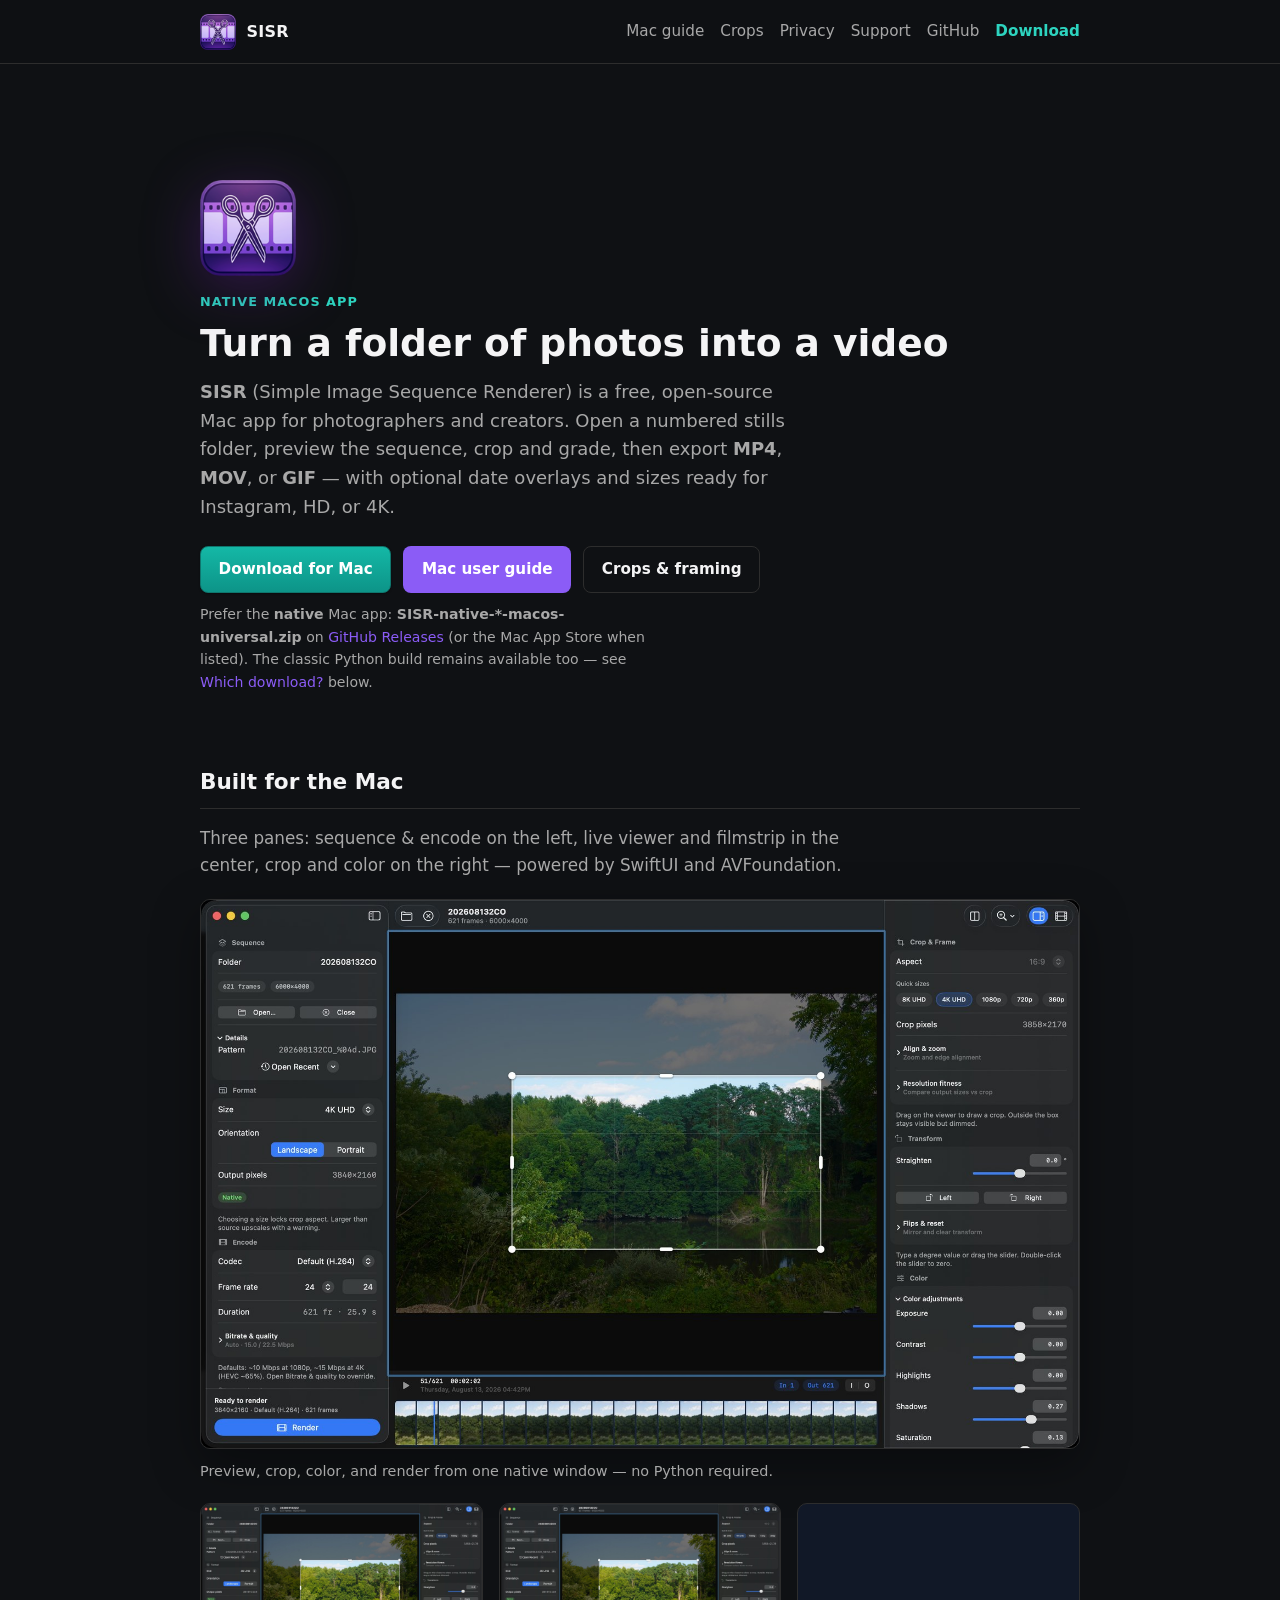
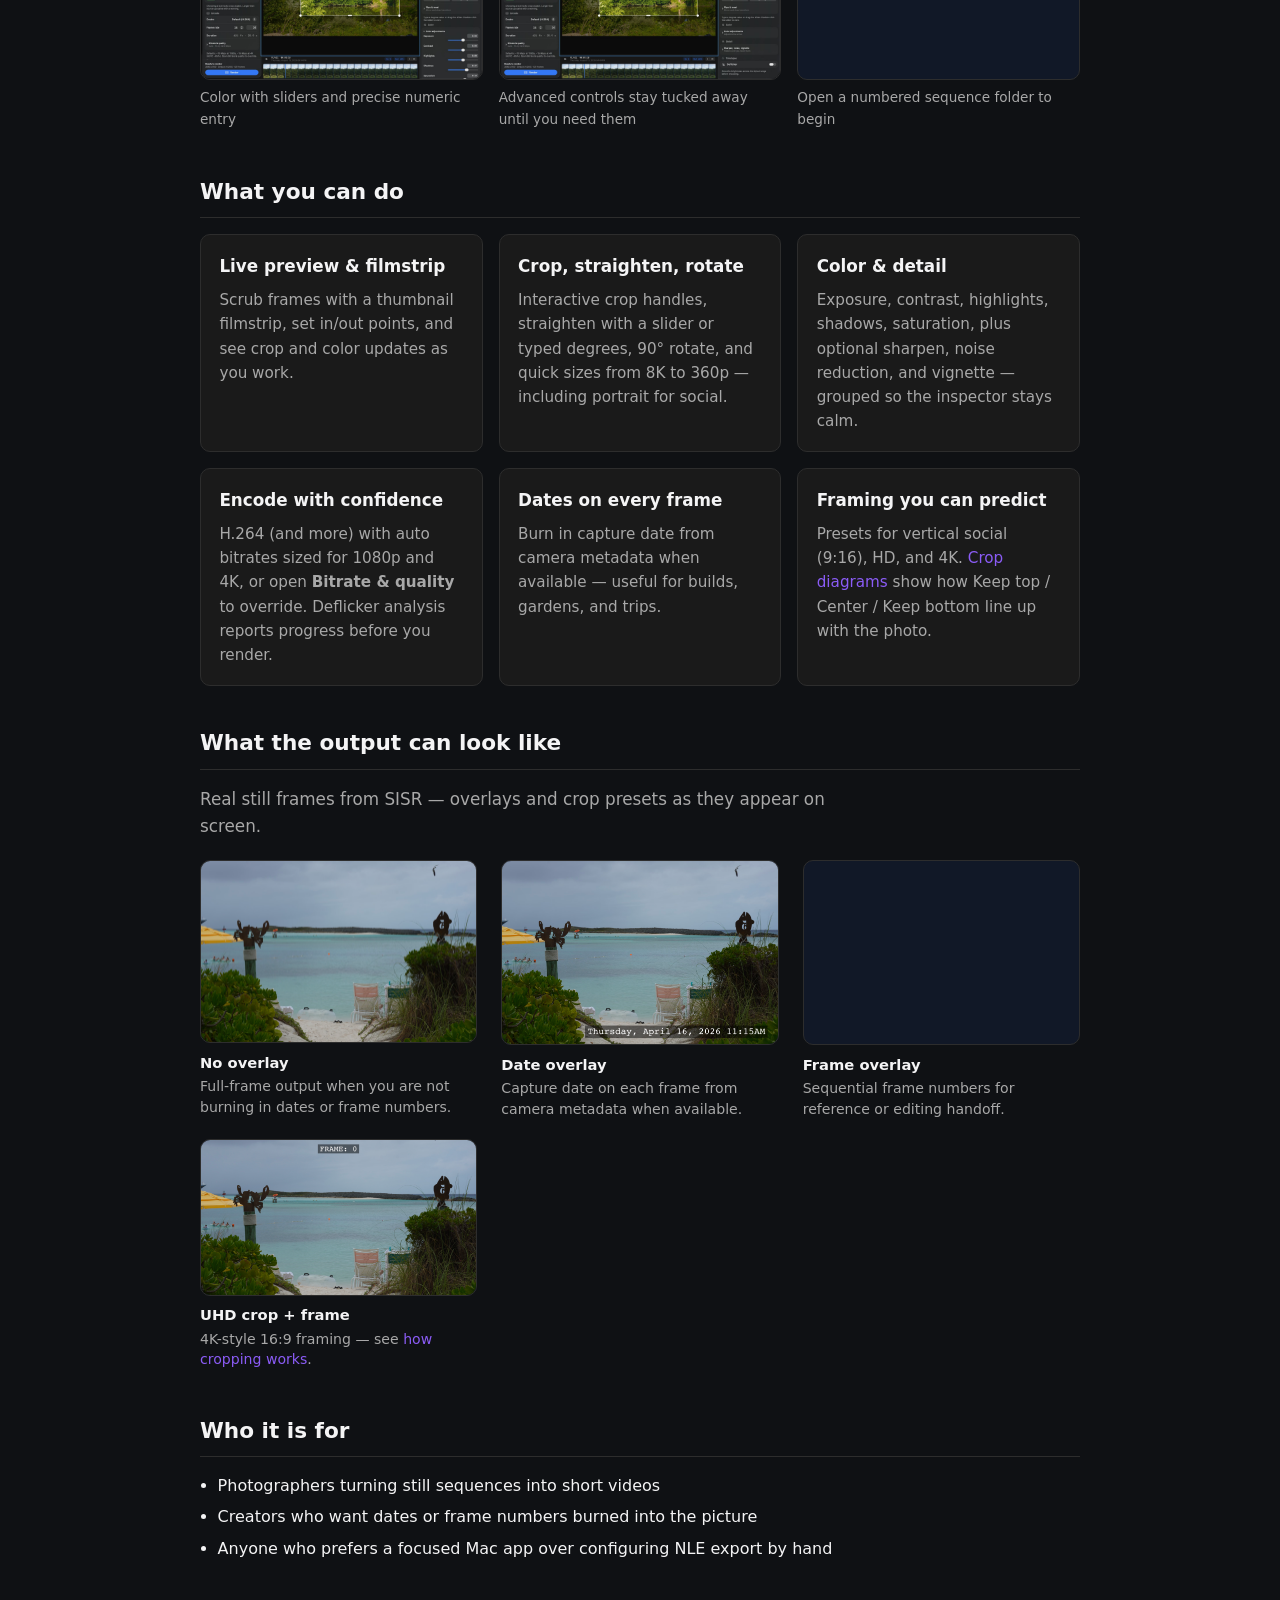
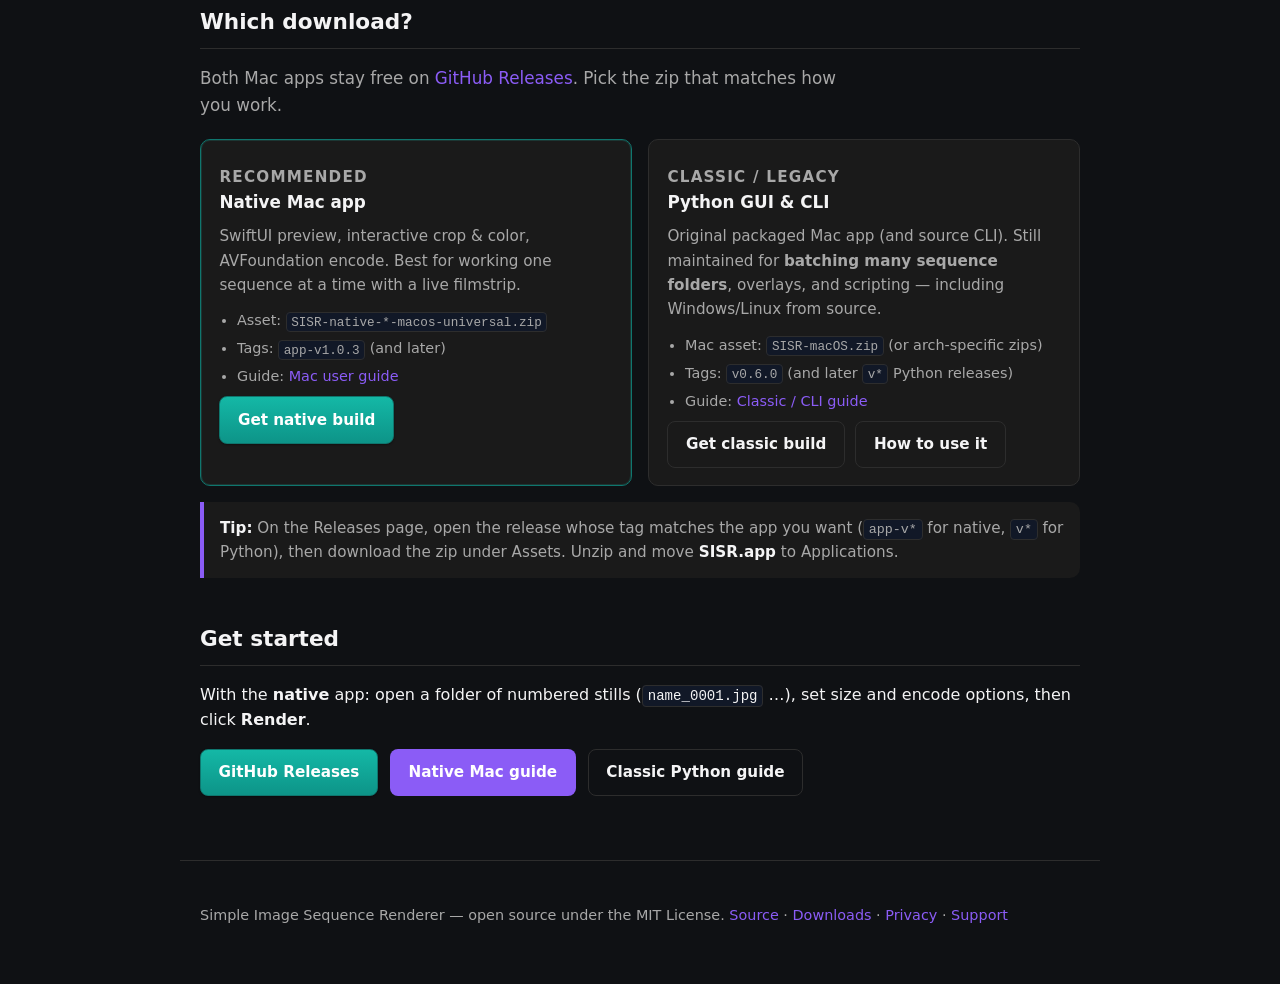
==== commit 11b55cbc: "Updates for crop preview, icon, output 1.0.3" ====
--- a/docs/index.html
+++ b/docs/index.html
@@ -274,7 +274,7 @@
             </p>
             <ul class="card__list">
               <li>Asset: <code>SISR-native-*-macos-universal.zip</code></li>
-              <li>Tags: <code>app-v1.0.2</code> (and later)</li>
+              <li>Tags: <code>app-v1.0.3</code> (and later)</li>
               <li>Guide: <a href="macos-guide.html">Mac user guide</a></li>
             </ul>
             <p class="card__actions">
--- a/docs/assets/style.css
+++ b/docs/assets/style.css
@@ -1,12 +1,12 @@
-/* SISR GitHub Pages — aligns with app GUI accents */
+/* SISR GitHub Pages — accents follow the purple app icon */
 :root {
   --bg: #0f1114;
   --surface: #1a1a1a;
   --border: #2d2d2d;
   --text: #f4f4f5;
   --muted: #a8a8a8;
-  --accent: #2563eb;
-  --accent-dim: #1d4ed8;
+  --accent: #8b5cf6;
+  --accent-dim: #7c3aed;
   --danger: #f87171;
   --ok: #34d399;
   --font: "Segoe UI", system-ui, -apple-system, sans-serif;
@@ -80,10 +80,9 @@
 .brand__logo {
   width: 36px;
   height: 36px;
-  border-radius: 8px;
   display: block;
   flex-shrink: 0;
-  object-fit: cover;
+  object-fit: contain;
 }
 
 .hero__logo-wrap {
@@ -93,9 +92,9 @@
 .hero__logo {
   width: 96px;
   height: 96px;
-  border-radius: 20px;
-  display: block;
-  box-shadow: 0 10px 40px rgba(0, 0, 0, 0.5);
+  display: block;
+  object-fit: contain;
+  filter: drop-shadow(0 12px 28px rgba(88, 28, 135, 0.45));
 }
 
 .nav {
